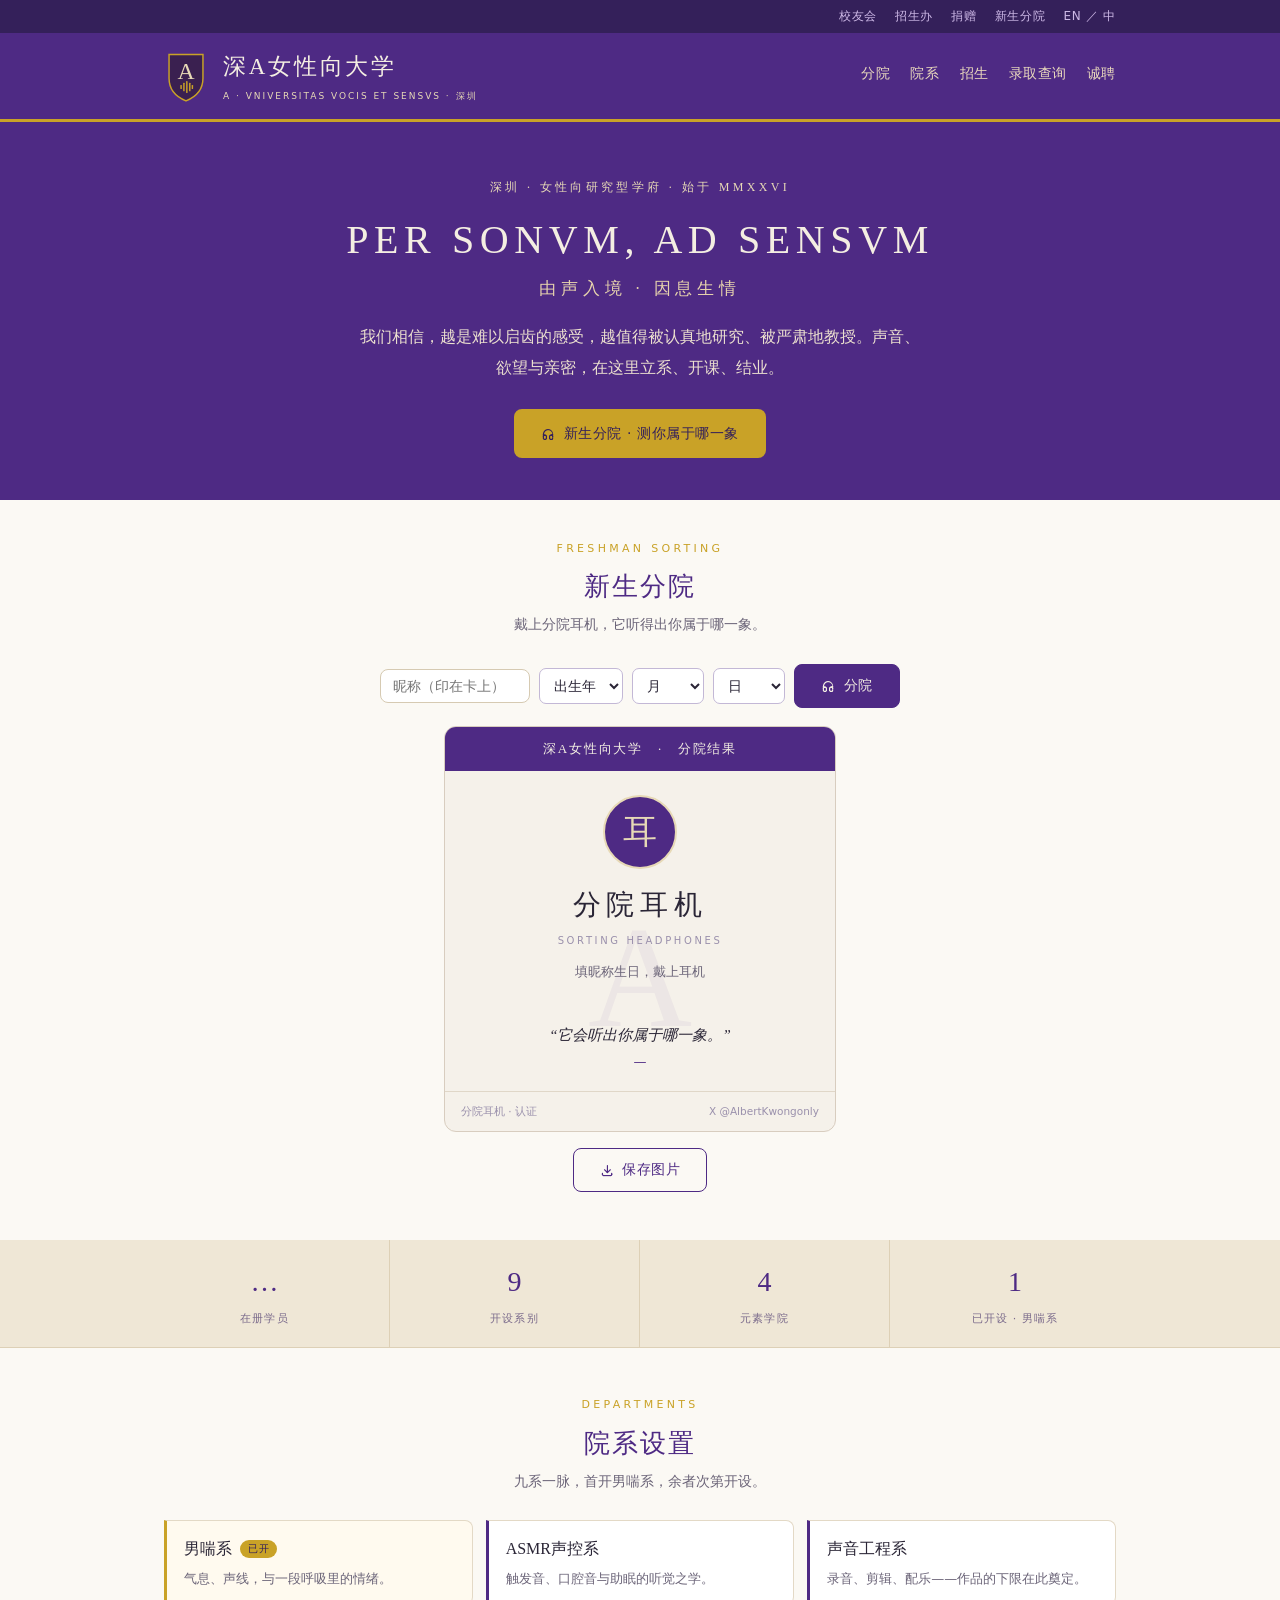
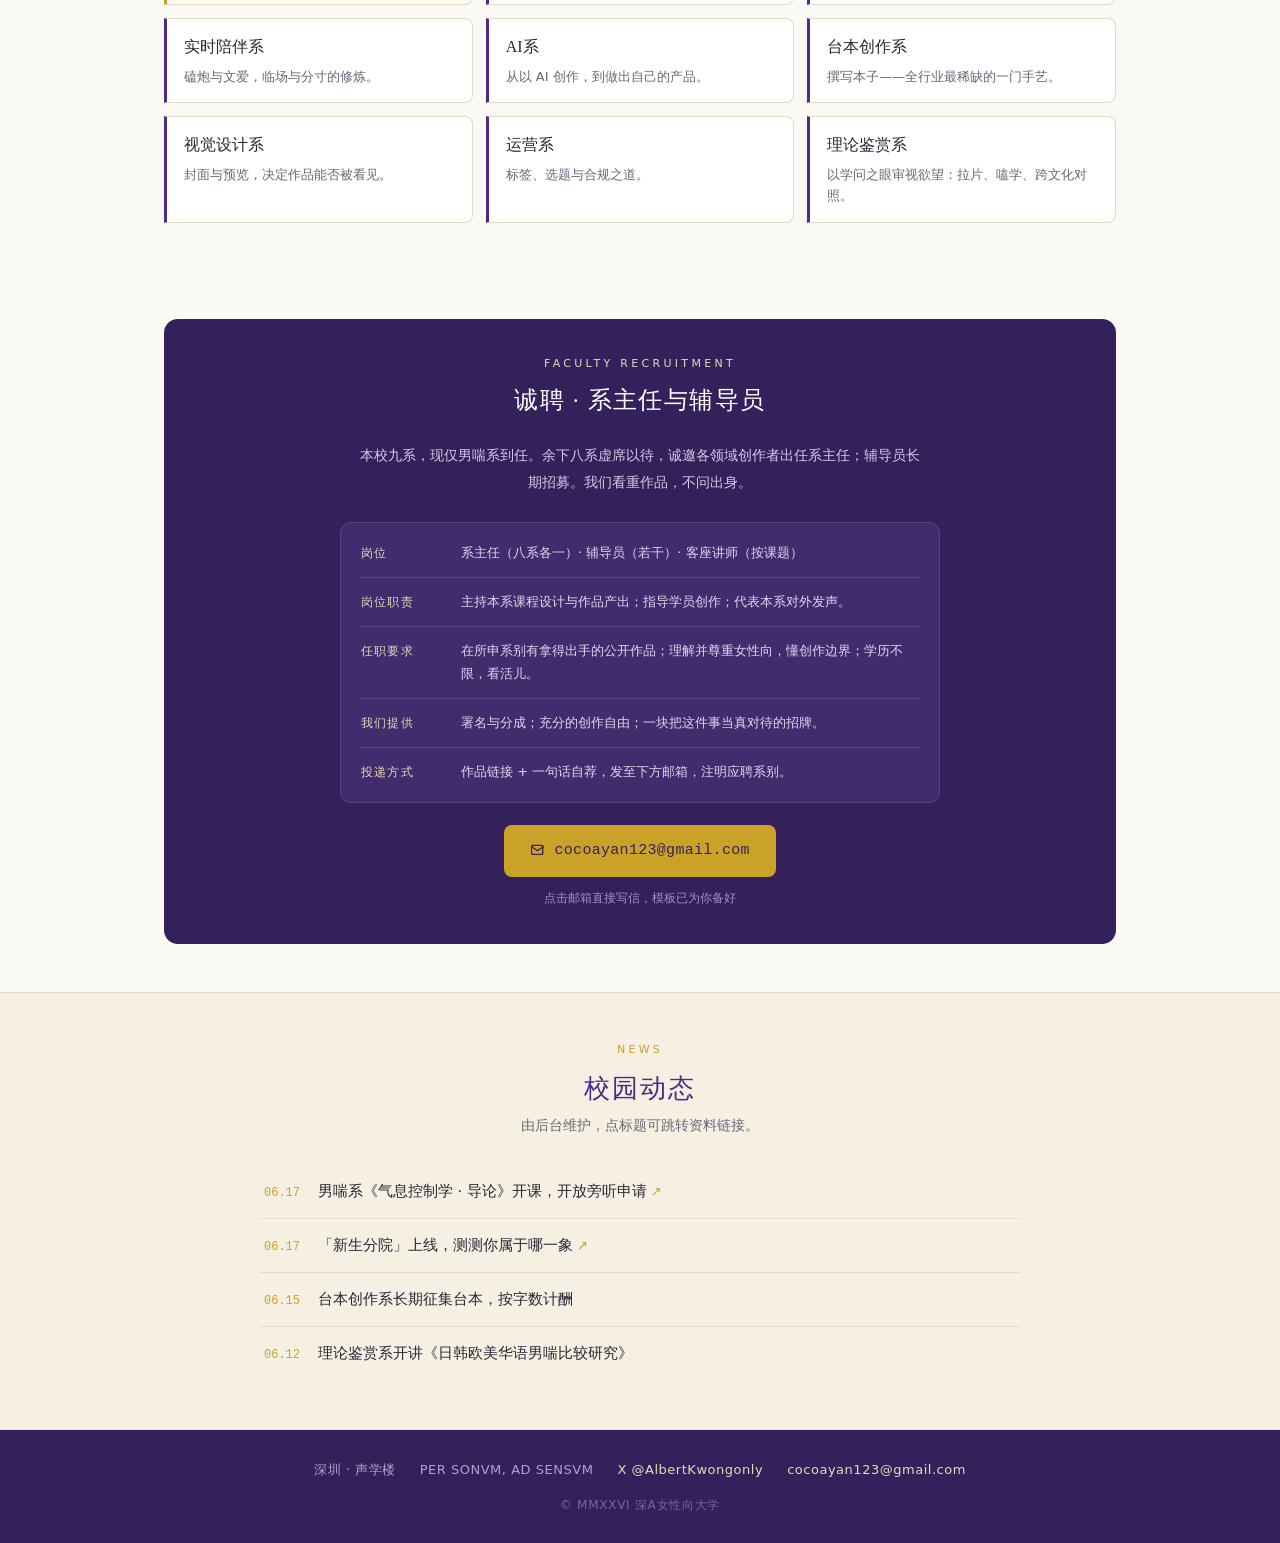
==== index.html @ 321d504e "chore: 移除失效的 Netlify Identity widget（已迁 Cloudflare） Co-Authored-By: Claude Opus 4.8 <noreply@anthrop" ====
<!DOCTYPE html>
<html lang="zh-CN">
<head>
<meta charset="UTF-8">
<meta name="viewport" content="width=device-width,initial-scale=1">
<title>深A女性向大学 · 官网</title>
<link rel="icon" type="image/svg+xml" href="assets/favicon.svg">
<meta property="og:type" content="website">
<meta property="og:site_name" content="深A女性向大学">
<meta property="og:locale" content="zh_CN">
<meta property="og:title" content="深A女性向大学">
<meta property="og:description" content="深圳 · 女性向研究型学府。把难以启齿的感受，做成一门正经的学问。">
<meta property="og:url" content="https://shenauniv.com/">
<meta name="twitter:card" content="summary">
<meta name="twitter:title" content="深A女性向大学">
<meta name="twitter:description" content="深圳 · 女性向研究型学府。把难以启齿的感受，做成一门正经的学问。">
<meta name="description" content="深圳 · 女性向研究型学府。把难以启齿的感受，做成一门正经的学问。">
<link rel="stylesheet" href="assets/tabler/tabler-icons.min.css">
<link rel="stylesheet" href="assets/style.css">
</head>
<body>

<div class="topbar"><div class="wrap">
  <a href="#">校友会</a><a href="apply.html">招生办</a><a href="#">捐赠</a><a href="#sorting">新生分院</a><span>EN ／ 中</span>
</div></div>

<header class="masthead"><div class="wrap">
  <svg class="crest" width="44" height="52" viewBox="0 0 76 92" aria-hidden="true"><path d="M8 8 H68 V50 Q68 78 38 90 Q8 78 8 50 Z" fill="#3a2050" stroke="#C9A227" stroke-width="2.6"/><text x="38" y="52" font-family="Georgia,serif" font-size="42" fill="#e7d9b6" text-anchor="middle">A</text><g fill="#C9A227"><rect x="28" y="62" width="2.6" height="7" rx="1"/><rect x="33" y="58" width="2.6" height="15" rx="1"/><rect x="38.2" y="55" width="2.6" height="21" rx="1"/><rect x="43.4" y="58" width="2.6" height="15" rx="1"/><rect x="48" y="62" width="2.6" height="7" rx="1"/></g></svg>
  <div><div class="brand-cn">深A女性向大学</div><div class="brand-la">A · VNIVERSITAS VOCIS ET SENSVS · 深圳</div></div>
  <nav class="main"><a href="#sorting">分院</a><a href="men-chuan.html">院系</a><a href="apply.html">招生</a><a href="offer.html">录取查询</a><a href="#hire">诚聘</a></nav>
</div></header>

<section class="hero" style="padding-bottom:42px">
  <div class="kicker">深圳 · 女性向研究型学府 · 始于 MMXXVI</div>
  <div class="motto">PER SONVM, AD SENSVM<small>由声入境 · 因息生情</small></div>
  <p class="lede">我们相信，越是难以启齿的感受，越值得被认真地研究、被严肃地教授。声音、欲望与亲密，在这里立系、开课、结业。</p>
  <a class="btn btn-gold" href="#sorting"><i class="ti ti-headphones"></i> 新生分院 · 测你属于哪一象</a>
</section>

<section id="sorting" style="padding-top:40px">
  <div class="wrap">
    <div class="eyebrow">FRESHMAN SORTING</div>
    <h2 class="sec">新生分院</h2>
    <p class="sec-sub">戴上分院耳机，它听得出你属于哪一象。</p>
    <div data-widget="sorting">
      <div class="sort-ctl">
        <input data-sort="nick" type="text" maxlength="12" placeholder="昵称（印在卡上）" style="width:150px;font-family:var(--sans);font-size:14px;padding:8px 12px;border:.5px solid #d6cab2;border-radius:8px;background:#fff;color:var(--ink)">
        <select data-sort="y" aria-label="出生年"></select>
        <select data-sort="m" aria-label="月"></select>
        <select data-sort="d" aria-label="日"></select>
        <button class="btn btn-purple" data-sort="go"><i class="ti ti-headphones"></i> 分院</button>
      </div>
      <div class="dorm" style="background-image:url(assets/wm.svg);background-repeat:no-repeat;background-position:center 74%;background-size:42%">
        <div class="dorm-hd" data-dorm="hd">深A女性向大学　·　分院结果</div>
        <div style="padding-bottom:6px">
          <div class="dorm-crest" data-dorm="crest">耳</div>
          <div class="dorm-house" data-dorm="house">分院耳机</div>
          <div class="dorm-en" data-dorm="en">SORTING HEADPHONES</div>
          <div class="dorm-sign" data-dorm="sign">填昵称生日，戴上耳机</div>
          <div class="dorm-no" data-dorm="no" style="font-family:var(--sans);font-size:11px;letter-spacing:.12em;color:#a07d1e;margin-top:7px;min-height:13px"></div>
        </div>
        <div class="dorm-q" data-dorm="q">“它会听出你属于哪一象。”</div>
        <div class="dorm-line" data-dorm="line">—</div>
        <div class="dorm-foot"><span>分院耳机 · 认证</span><span>X @AlbertKwongonly</span></div>
      </div>
      <div class="center mt"><button class="btn btn-ghost" data-sort="save"><i class="ti ti-download"></i> 保存图片</button></div>
    </div>
  </div>
</section>

<div class="stats"><div class="wrap">
  <div class="stat"><div class="stat-num"><span data-enrolled>…</span></div><div class="stat-lab">在册学员</div></div>
  <div class="stat"><div class="stat-num">9</div><div class="stat-lab">开设系别</div></div>
  <div class="stat"><div class="stat-num">4</div><div class="stat-lab">元素学院</div></div>
  <div class="stat"><div class="stat-num">1</div><div class="stat-lab">已开设 · 男喘系</div></div>
</div></div>

<section><div class="wrap">
  <div class="eyebrow">DEPARTMENTS</div>
  <h2 class="sec">院系设置</h2>
  <p class="sec-sub">九系一脉，首开男喘系，余者次第开设。</p>
  <div class="dept-grid">
    <a class="dept flag" href="men-chuan.html" style="text-decoration:none"><h3>男喘系 <span class="tag-gold">已开</span></h3><p>气息、声线，与一段呼吸里的情绪。</p></a>
    <div class="dept"><h3>ASMR声控系</h3><p>触发音、口腔音与助眠的听觉之学。</p></div>
    <div class="dept"><h3>声音工程系</h3><p>录音、剪辑、配乐——作品的下限在此奠定。</p></div>
    <div class="dept"><h3>实时陪伴系</h3><p>磕炮与文爱，临场与分寸的修炼。</p></div>
    <div class="dept"><h3>AI系</h3><p>从以 AI 创作，到做出自己的产品。</p></div>
    <div class="dept"><h3>台本创作系</h3><p>撰写本子——全行业最稀缺的一门手艺。</p></div>
    <div class="dept"><h3>视觉设计系</h3><p>封面与预览，决定作品能否被看见。</p></div>
    <div class="dept"><h3>运营系</h3><p>标签、选题与合规之道。</p></div>
    <div class="dept"><h3>理论鉴赏系</h3><p>以学问之眼审视欲望：拉片、嗑学、跨文化对照。</p></div>
  </div>
</div></section>

<section id="hire"><div class="wrap"><div class="hire">
  <div class="eyebrow">FACULTY RECRUITMENT</div>
  <h2>诚聘 · 系主任与辅导员</h2>
  <p class="lede">本校九系，现仅男喘系到任。余下八系虚席以待，诚邀各领域创作者出任系主任；辅导员长期招募。我们看重作品，不问出身。</p>
  <div class="job">
    <div class="job-row"><div class="job-l">岗位</div><div class="job-t">系主任（八系各一）· 辅导员（若干）· 客座讲师（按课题）</div></div>
    <div class="job-row"><div class="job-l">岗位职责</div><div class="job-t">主持本系课程设计与作品产出；指导学员创作；代表本系对外发声。</div></div>
    <div class="job-row"><div class="job-l">任职要求</div><div class="job-t">在所申系别有拿得出手的公开作品；理解并尊重女性向，懂创作边界；学历不限，看活儿。</div></div>
    <div class="job-row"><div class="job-l">我们提供</div><div class="job-t">署名与分成；充分的创作自由；一块把这件事当真对待的招牌。</div></div>
    <div class="job-row"><div class="job-l">投递方式</div><div class="job-t">作品链接 + 一句话自荐，发至下方邮箱，注明应聘系别。</div></div>
  </div>
  <a class="mail-btn" href="mailto:cocoayan123@gmail.com?subject=应聘%20深A女性向大学%20系主任%2F辅导员&body=应聘系别：%0A作品链接：%0A一句话自荐："><i class="ti ti-mail"></i> cocoayan123@gmail.com</a>
  <div class="mail-note">点击邮箱直接写信，模板已为你备好</div>
</div></div></section>

<section class="alt" id="news"><div class="wrap">
  <div class="eyebrow">NEWS</div>
  <h2 class="sec">校园动态</h2>
  <p class="sec-sub">由后台维护，点标题可跳转资料链接。</p>
  <div class="news" id="news-list"><div class="news-item"><span class="news-t" style="color:var(--muted)">载入中…</span></div></div>
</div></section>

<footer><div class="wrap">
  <div class="fbar"><span>深圳 · 声学楼</span><span>PER SONVM, AD SENSVM</span><a href="https://x.com/AlbertKwongonly" target="_blank" rel="noopener">X @AlbertKwongonly</a><a href="mailto:cocoayan123@gmail.com">cocoayan123@gmail.com</a></div>
  <div class="copy">© MMXXVI 深A女性向大学</div>
</div></footer>

<script src="assets/vendor/html2canvas.min.js"></script>
<script src="assets/sortlines.js"></script>
<script src="assets/courses.js"></script>
<script src="assets/app.js"></script>
</body>
</html>
---- assets/style.css ----
/* 深A女性向大学 — 站点设计系统 */
:root{
  --purple:#4E2A84; --purple-dark:#34205a; --purple-3a:#3a2050;
  --gold:#C9A227; --gold-soft:#e7d9b6;
  --paper:#fbf9f4; --card:#ffffff; --ink:#2a2536; --muted:#6b6478; --line:#e3d9c6;
  --serif:Georgia,'Songti SC','STSong',serif;
  --sans:-apple-system,'PingFang SC','Microsoft YaHei',system-ui,sans-serif;
  --mono:'SF Mono',Menlo,Consolas,monospace;
}
*{box-sizing:border-box;margin:0;padding:0}
html{scroll-behavior:smooth}
body{font-family:var(--serif);color:var(--ink);background:var(--paper);line-height:1.6}
img{max-width:100%}
a{color:inherit}
.wrap{max-width:1000px;margin:0 auto;padding:0 24px}

/* topbar + masthead */
.topbar{background:var(--purple-dark);color:#cdb8e6;font-family:var(--sans)}
.topbar .wrap{display:flex;justify-content:flex-end;gap:18px;font-size:12px;letter-spacing:.06em;padding:7px 24px}
.topbar a{text-decoration:none}
.masthead{background:var(--purple);color:#f4eee2;border-bottom:3px solid var(--gold)}
.masthead .wrap{display:flex;align-items:center;gap:15px;padding:16px 24px}
.crest{flex:none}
.brand-cn{font-size:23px;letter-spacing:.12em;font-weight:500}
.brand-la{font-size:9px;letter-spacing:.22em;color:var(--gold-soft);margin-top:3px;font-family:var(--sans)}
nav.main{margin-left:auto;display:flex;flex-wrap:wrap;gap:20px;font-size:14px;letter-spacing:.04em;color:#ead9bd}
nav.main a{text-decoration:none;padding-bottom:2px;border-bottom:2px solid transparent}
nav.main a:hover{border-bottom-color:var(--gold)}

/* hero */
.hero{background:var(--purple);color:#f4eee2;text-align:center;padding:56px 24px 52px}
.kicker{font-size:12px;letter-spacing:.28em;color:var(--gold-soft);margin-bottom:18px}
.motto{font-size:40px;letter-spacing:.14em;font-weight:500;line-height:1.2}
.motto small{display:block;font-size:17px;letter-spacing:.28em;color:#e7d3ad;margin-top:15px;font-weight:400}
.lede{font-size:16px;color:#ece0cf;max-width:560px;margin:22px auto 26px;line-height:1.95}
.btn{display:inline-flex;align-items:center;gap:8px;font-family:var(--sans);font-size:14px;letter-spacing:.04em;padding:12px 26px;border-radius:8px;border:1px solid transparent;cursor:pointer;text-decoration:none}
.btn-gold{background:var(--gold);color:var(--purple-dark)}
.btn-purple{background:var(--purple);color:#f3eee2;border-color:var(--purple)}
.btn-ghost{background:transparent;color:var(--purple);border-color:var(--purple)}

/* stats */
.stats{background:#efe7d6;border-bottom:1px solid #ddd0b6}
.stats .wrap{display:grid;grid-template-columns:repeat(4,1fr);padding:0}
.stat{padding:20px 8px;text-align:center;border-right:1px solid #ddd0b6}
.stat:last-child{border-right:0}
.stat-num{font-size:28px;color:var(--purple);font-weight:500}
.stat-lab{font-size:11px;letter-spacing:.1em;color:#7a6a8b;margin-top:5px;font-family:var(--sans)}

/* sections */
section{padding:48px 0}
.eyebrow{font-size:11px;letter-spacing:.3em;color:var(--gold);text-align:center;font-family:var(--sans)}
h2.sec{font-size:26px;letter-spacing:.08em;color:var(--purple);text-align:center;margin:9px 0 6px;font-weight:500}
.sec-sub{font-family:var(--sans);font-size:13.5px;color:var(--muted);text-align:center;margin-bottom:28px}
.alt{background:#f6f0e3;border-top:1px solid #e6dcc8;border-bottom:1px solid #e6dcc8}

/* departments */
.dept-grid{display:grid;grid-template-columns:repeat(auto-fit,minmax(250px,1fr));gap:13px}
.dept{background:var(--card);border:1px solid var(--line);border-left:3px solid var(--purple);border-radius:0 8px 8px 0;padding:15px 17px}
.dept.flag{border-left-color:var(--gold);background:#fffaef}
.dept h3{font-size:16px;font-weight:500;display:flex;align-items:center;gap:8px}
.dept p{font-family:var(--sans);font-size:13px;color:var(--muted);margin-top:6px;line-height:1.65}
.tag-gold{font-family:var(--sans);font-size:9.5px;letter-spacing:.06em;background:var(--gold);color:var(--purple-dark);padding:1px 8px;border-radius:11px}

/* hiring */
.hire{background:var(--purple-dark);color:#ece0cf;border-radius:14px;padding:36px 30px;text-align:center}
.hire .eyebrow{color:var(--gold-soft)}
.hire h2{font-size:24px;color:#fff;letter-spacing:.06em;margin:9px 0 13px;font-weight:500}
.hire .lede{color:#d8c9e4;font-size:14px;max-width:560px}
.job{text-align:left;background:#412c6e;border:1px solid #5a4189;border-radius:11px;padding:6px 20px;max-width:600px;margin:0 auto 22px}
.job-row{display:flex;gap:16px;padding:13px 0;border-bottom:1px solid #5a4189;font-family:var(--sans)}
.job-row:last-child{border-bottom:0}
.job-l{flex:none;width:84px;font-size:12px;letter-spacing:.1em;color:var(--gold-soft);padding-top:2px}
.job-t{font-size:13px;line-height:1.7;color:#e2d6ee}
.mail-btn{display:inline-flex;align-items:center;gap:9px;background:var(--gold);color:var(--purple-dark);font-family:var(--mono);font-size:15px;padding:14px 26px;border-radius:8px;text-decoration:none;letter-spacing:.02em}
.mail-note{font-family:var(--sans);font-size:12px;color:#a98fc7;margin-top:12px}

/* news */
.news{display:flex;flex-direction:column;max-width:760px;margin:0 auto}
.news-item{display:flex;gap:18px;align-items:baseline;padding:15px 4px;border-bottom:1px solid #e6dcc8;text-decoration:none}
.news-item:last-child{border-bottom:0}
.news-item.link:hover .news-t{color:var(--purple);text-decoration:underline}
.news-date{font-family:var(--mono);font-size:12px;color:var(--gold);white-space:nowrap}
.news-t{font-family:var(--sans);font-size:14.5px;color:var(--ink);line-height:1.55}
.news-ext{font-size:13px;color:var(--gold);margin-left:4px}

/* footer */
footer{background:var(--purple-dark);color:#cdb8e6;padding:30px 0;font-family:var(--sans)}
.fbar{display:flex;flex-wrap:wrap;gap:12px 24px;justify-content:center;font-size:13px;color:#b79fd0;letter-spacing:.04em}
.fbar a{color:var(--gold-soft);text-decoration:none}
.copy{text-align:center;font-size:12px;color:#7e63a0;margin-top:16px;letter-spacing:.06em}

/* generic card / generator surfaces */
.surface{background:#f1ecdf;border-radius:14px;padding:28px 20px}
.gen-card{max-width:440px;margin:0 auto;background:#F7F2E9;border:1px solid #d8cdbf;border-radius:12px;overflow:hidden}
.pill{font-family:var(--sans);font-size:12.5px;padding:5px 13px;border:1px solid #c3b8d6;border-radius:20px;color:#5a5170;cursor:pointer;background:#fff;user-select:none}
.pill.on{background:var(--purple);color:#f3eee2;border-color:var(--purple)}
.pills{display:flex;flex-wrap:wrap;gap:7px}
.ce{outline:none;border-bottom:1.5px dotted #b3a8c4;padding:2px 2px 4px;color:var(--ink)}
.ce:empty:before{content:attr(data-ph);color:#b0a7c0;font-size:13px}
.shoot .ce:empty:before{content:''}
.seal{width:80px;height:80px;border-radius:50%;border:2px solid var(--purple);color:var(--purple);display:flex;flex-direction:column;align-items:center;justify-content:center;text-align:center;font-size:11px;line-height:1.4;transform:rotate(-12deg);opacity:.82;flex:none;font-family:'Songti SC',var(--serif)}

/* sorting result card */
.sort-ctl{display:flex;flex-wrap:wrap;gap:9px;align-items:center;justify-content:center;margin-bottom:18px;font-family:var(--sans)}
.sort-ctl select{font-family:var(--sans);font-size:14px;padding:8px 10px;border:1px solid #c3b8d6;border-radius:7px;background:#fff;color:var(--ink);min-width:72px}
.sort-ctl label{font-size:14px;color:var(--muted)}
.dorm{max-width:392px;margin:0 auto;background:#F5F1EA;border-radius:12px;overflow:hidden;border:1px solid #d8cdbf;text-align:center}
.dorm-hd{background:var(--purple);color:#f3eee2;font-size:13px;letter-spacing:.14em;padding:12px}
.dorm-crest{width:74px;height:74px;border-radius:50%;background:var(--purple);color:var(--gold-soft);font-size:34px;display:flex;align-items:center;justify-content:center;border:2px solid var(--gold-soft);margin:24px auto 14px;font-family:var(--serif)}
.dorm-house{font-size:28px;letter-spacing:.2em;color:var(--ink);font-weight:500}
.dorm-en{font-family:var(--sans);font-size:10px;letter-spacing:.26em;color:#9a90ac;margin-top:5px}
.dorm-sign{font-family:var(--sans);font-size:13px;color:var(--muted);margin-top:13px}
.dorm-q{font-size:15px;font-style:italic;line-height:1.7;color:var(--ink);padding:14px 26px 4px}
.dorm-line{font-family:var(--sans);font-size:13px;color:var(--purple);padding:0 26px 18px}
.dorm-foot{display:flex;justify-content:space-between;font-family:var(--sans);font-size:10.5px;color:#9a90ac;border-top:1px solid #e0d7c8;padding:11px 16px}
.center{text-align:center}
.mt{margin-top:16px}

@media(max-width:640px){
  .motto{font-size:30px}
  .stats .wrap{grid-template-columns:repeat(2,1fr)}
  .stat:nth-child(2){border-right:0}
  nav.main{display:none}
  .hero{padding:40px 20px}
}

/* dept page */
.dept-hd{background:var(--purple);color:#f4eee2;padding:30px 0}
.bc{font-family:var(--sans);font-size:12px;letter-spacing:.06em;color:#cdb8e6}
.dept-name{font-size:30px;letter-spacing:.16em;font-weight:500;margin:9px 0 5px}
.dept-en{font-family:var(--sans);font-size:11px;letter-spacing:.2em;color:var(--gold-soft)}
.grp-label{font-family:var(--sans);font-size:12px;letter-spacing:.1em;color:#8a7fa0;margin:18px 0 9px}
.course{display:flex;align-items:center;gap:13px;padding:12px 15px;background:var(--card);border:1px solid var(--line);border-radius:8px;margin-bottom:8px}
.course.on{border-color:var(--gold);background:#fffaef}
.code{font-family:var(--mono);font-size:12px;color:var(--purple);background:#efe7f5;padding:3px 9px;border-radius:6px;flex:none}
.cname{font-family:var(--sans);font-size:14px;flex:1}
.credit{font-family:var(--sans);font-size:13px;color:#8a7fa0;flex:none}
.fac-grid{display:grid;grid-template-columns:repeat(auto-fit,minmax(170px,1fr));gap:12px}
.fac{background:var(--card);border:1px solid var(--line);border-radius:10px;padding:17px;text-align:center}
.avatar{width:48px;height:48px;border-radius:50%;background:var(--purple);color:var(--gold-soft);display:flex;align-items:center;justify-content:center;font-size:21px;margin:0 auto 10px;font-family:var(--serif)}
.avatar.vacant{background:#efe7f5;color:var(--purple);border:1px dashed #b9a8d6}
.fac-n{font-size:16px;font-weight:500}
.fac-t{font-family:var(--sans);font-size:12px;color:#8a7fa0;margin-top:5px;line-height:1.55}

/* generator fields */
.field{margin-bottom:14px;padding:0 18px}
.field label{display:block;font-family:var(--sans);font-size:11.5px;letter-spacing:.1em;color:#8a7fa0;margin-bottom:6px}
.field .ce{font-size:15px;min-height:25px}
.ta{min-height:48px}
.stars{display:flex;gap:7px;font-size:23px;color:#cfc7dd;cursor:pointer}
.star.on{color:var(--gold)}
.oath{display:flex;gap:9px;align-items:flex-start;margin:2px 18px 14px;background:#ece3d6;border-left:3px solid var(--gold);padding:10px 12px;font-family:var(--sans);font-size:12.5px;line-height:1.7;color:#4a4358}
.ck{width:18px;height:18px;border:1.5px solid var(--purple);border-radius:4px;flex:none;display:flex;align-items:center;justify-content:center;color:var(--purple);font-size:14px;cursor:pointer;background:#fff}
.gen-hd{background:var(--purple);color:#f3eee2;display:flex;align-items:center;gap:11px;padding:13px 18px}
.gen-hd .no{margin-left:auto;font-family:var(--mono);font-size:10px;color:var(--gold-soft)}
.gen-title{text-align:center;font-size:18px;letter-spacing:.16em;color:var(--purple);padding:13px 0 9px;font-weight:500;border-bottom:2px solid var(--gold);margin:0 18px 14px}
.gen-title span{display:block;font-size:11px;letter-spacing:.26em;color:#8a7fa0;margin-top:5px}
.gen-foot{display:flex;justify-content:space-between;align-items:flex-end;padding:2px 18px;gap:12px}
.sig{font-family:var(--sans);font-size:12px;color:var(--muted);line-height:1.9}
.sig b{font-family:var(--serif);font-size:16px;color:var(--ink);font-weight:500;letter-spacing:.06em}
.wm{text-align:center;font-family:var(--sans);font-size:11px;color:#9a90ac;border-top:1px solid #e0d7c8;padding:11px;margin-top:10px;letter-spacing:.04em}
.actions{display:flex;gap:10px;justify-content:center;margin-top:16px}
/* letter */
.letter-title{text-align:center;font-size:22px;letter-spacing:.3em;color:var(--purple);padding:18px 0 7px;font-weight:500}
.letter-title span{display:block;font-size:10px;letter-spacing:.34em;color:#9a8fb0;margin-top:6px}
.rule{height:2px;background:var(--gold);margin:0 26px 18px}
.letter-body{padding:0 28px;font-size:15px;line-height:2.05}
.odept{color:var(--purple);font-weight:500;border-bottom:1.5px solid var(--gold);padding-bottom:1px}
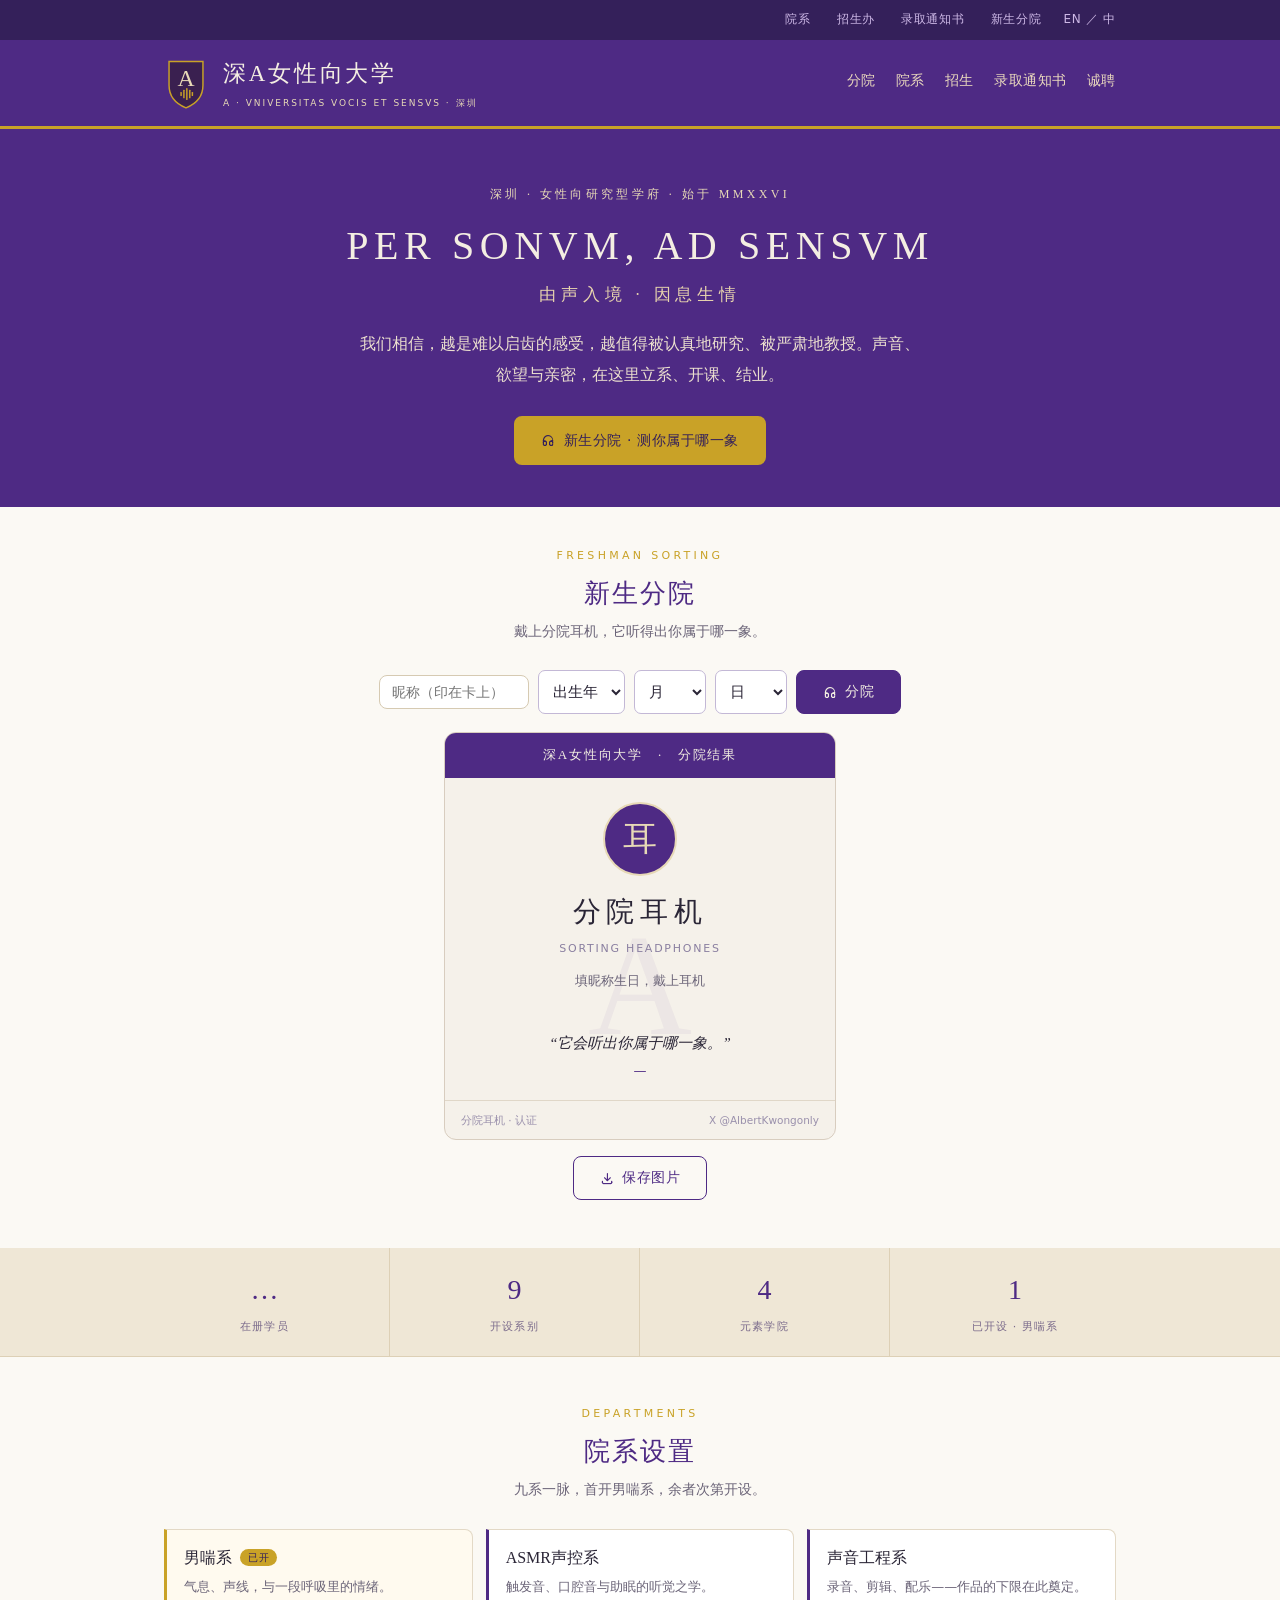
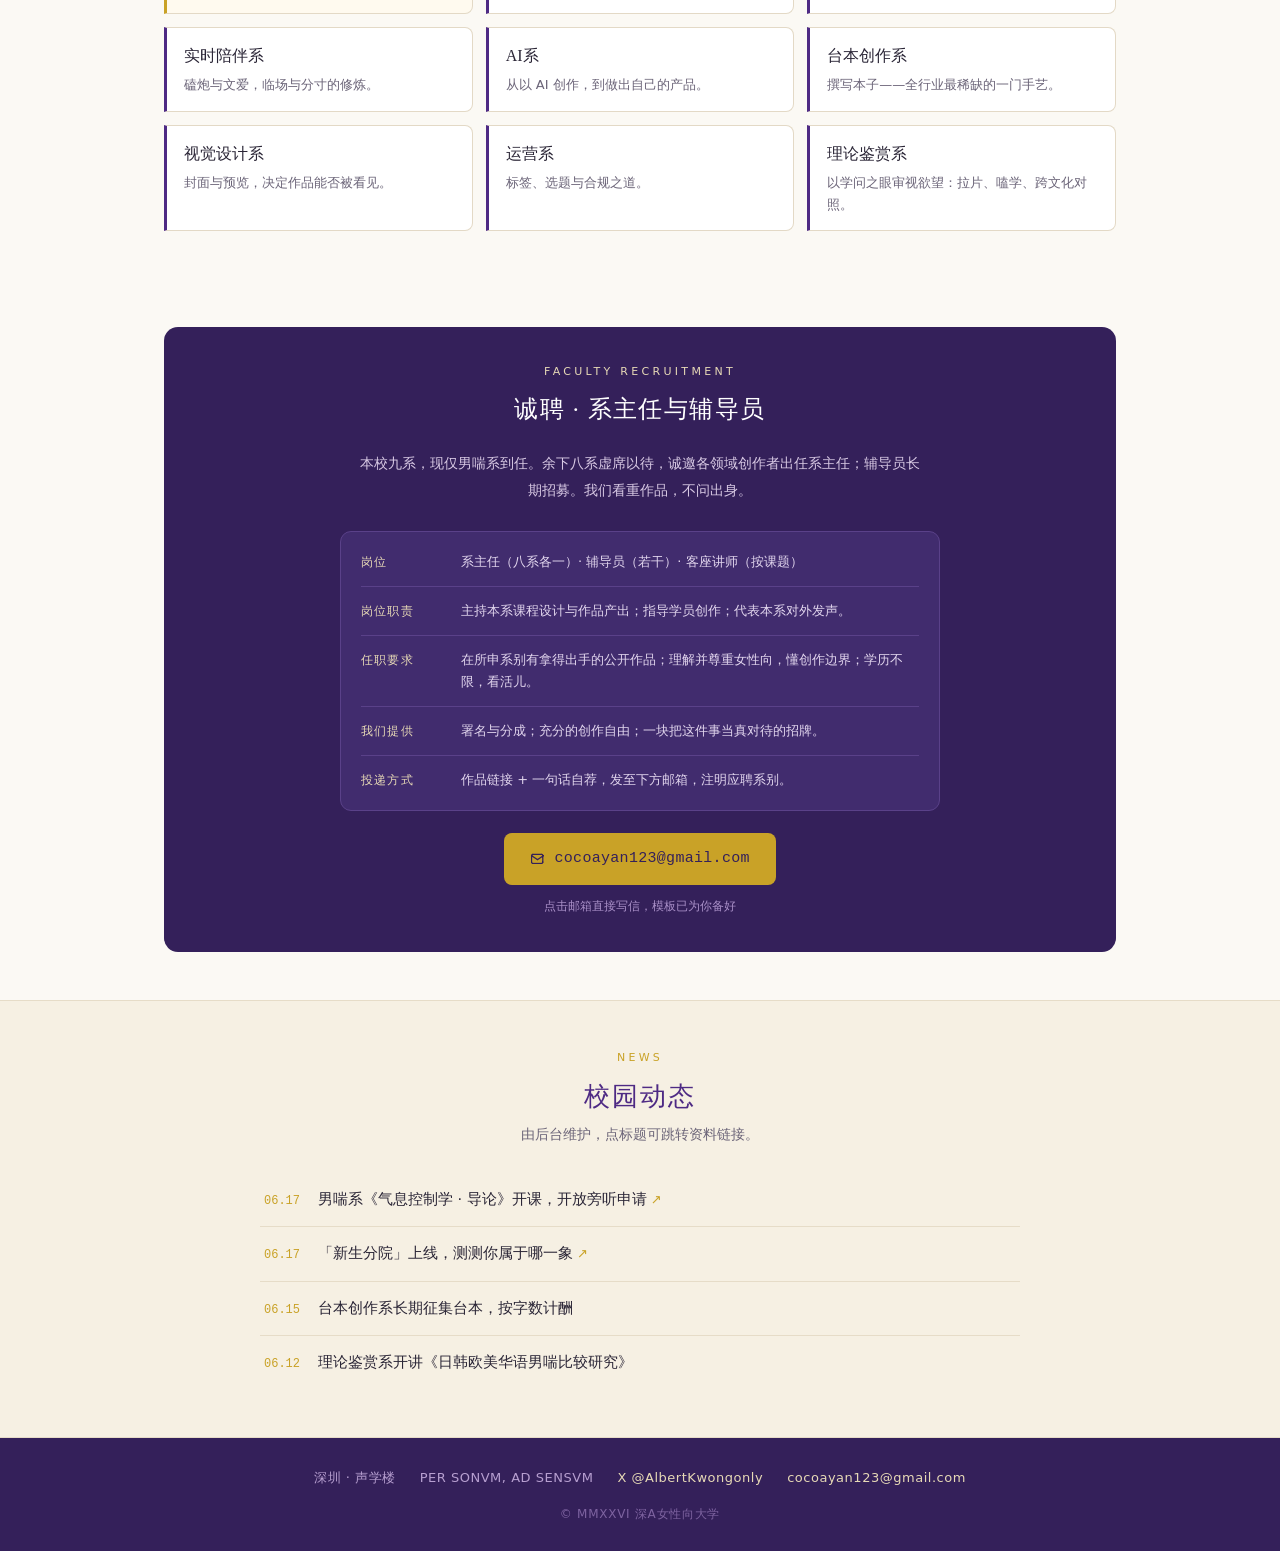
==== commit 777e52ee: "feat: 后台数据实时同步 + 5-Agent 手机盲审全部修复 实时同步(courses.js)：可见时每7s拉新+切回标签页/聚焦即刷+在册学员缓动跳数+自己出图即时+1。  手机端(375px" ====
--- a/index.html
+++ b/index.html
@@ -21,13 +21,14 @@
 <body>
 
 <div class="topbar"><div class="wrap">
-  <a href="#">校友会</a><a href="apply.html">招生办</a><a href="#">捐赠</a><a href="#sorting">新生分院</a><span>EN ／ 中</span>
+  <a href="men-chuan.html">院系</a><a href="apply.html">招生办</a><a href="offer.html">录取通知书</a><a href="index.html#sorting">新生分院</a><span>EN ／ 中</span>
 </div></div>
 
 <header class="masthead"><div class="wrap">
   <svg class="crest" width="44" height="52" viewBox="0 0 76 92" aria-hidden="true"><path d="M8 8 H68 V50 Q68 78 38 90 Q8 78 8 50 Z" fill="#3a2050" stroke="#C9A227" stroke-width="2.6"/><text x="38" y="52" font-family="Georgia,serif" font-size="42" fill="#e7d9b6" text-anchor="middle">A</text><g fill="#C9A227"><rect x="28" y="62" width="2.6" height="7" rx="1"/><rect x="33" y="58" width="2.6" height="15" rx="1"/><rect x="38.2" y="55" width="2.6" height="21" rx="1"/><rect x="43.4" y="58" width="2.6" height="15" rx="1"/><rect x="48" y="62" width="2.6" height="7" rx="1"/></g></svg>
   <div><div class="brand-cn">深A女性向大学</div><div class="brand-la">A · VNIVERSITAS VOCIS ET SENSVS · 深圳</div></div>
-  <nav class="main"><a href="#sorting">分院</a><a href="men-chuan.html">院系</a><a href="apply.html">招生</a><a href="offer.html">录取查询</a><a href="#hire">诚聘</a></nav>
+  <button class="nav-toggle" aria-label="菜单" aria-expanded="false"><i class="ti ti-menu-2"></i></button>
+  <nav class="main"><a href="index.html#sorting">分院</a><a href="men-chuan.html">院系</a><a href="apply.html">招生</a><a href="offer.html">录取通知书</a><a href="index.html#hire">诚聘</a></nav>
 </div></header>
 
 <section class="hero" style="padding-bottom:42px">
--- a/assets/style.css
+++ b/assets/style.css
@@ -6,6 +6,7 @@
   --serif:Georgia,'Songti SC','STSong',serif;
   --sans:-apple-system,'PingFang SC','Microsoft YaHei',system-ui,sans-serif;
   --mono:'SF Mono',Menlo,Consolas,monospace;
+  --primary:#4E2A84; --accent:#C9A227; --radius:8px;
 }
 *{box-sizing:border-box;margin:0;padding:0}
 html{scroll-behavior:smooth}
@@ -16,16 +17,18 @@
 
 /* topbar + masthead */
 .topbar{background:var(--purple-dark);color:#cdb8e6;font-family:var(--sans)}
-.topbar .wrap{display:flex;justify-content:flex-end;gap:18px;font-size:12px;letter-spacing:.06em;padding:7px 24px}
-.topbar a{text-decoration:none}
+.topbar .wrap{display:flex;flex-wrap:wrap;align-items:center;justify-content:flex-end;gap:2px 18px;font-size:12px;letter-spacing:.06em;padding:0 24px}
+.topbar a{text-decoration:none;display:inline-flex;align-items:center;min-height:40px;padding:0 4px}
+.topbar span{display:inline-flex;align-items:center;min-height:40px}
 .masthead{background:var(--purple);color:#f4eee2;border-bottom:3px solid var(--gold)}
-.masthead .wrap{display:flex;align-items:center;gap:15px;padding:16px 24px}
+.masthead .wrap{display:flex;flex-wrap:wrap;align-items:center;gap:15px;padding:16px 24px}
 .crest{flex:none}
 .brand-cn{font-size:23px;letter-spacing:.12em;font-weight:500}
 .brand-la{font-size:9px;letter-spacing:.22em;color:var(--gold-soft);margin-top:3px;font-family:var(--sans)}
 nav.main{margin-left:auto;display:flex;flex-wrap:wrap;gap:20px;font-size:14px;letter-spacing:.04em;color:#ead9bd}
 nav.main a{text-decoration:none;padding-bottom:2px;border-bottom:2px solid transparent}
 nav.main a:hover{border-bottom-color:var(--gold)}
+.nav-toggle{display:none;margin-left:auto;width:44px;height:44px;align-items:center;justify-content:center;background:transparent;border:1px solid rgba(231,217,182,.45);border-radius:8px;color:#f4eee2;font-size:22px;cursor:pointer;flex:none;padding:0}
 
 /* hero */
 .hero{background:var(--purple);color:#f4eee2;text-align:center;padding:56px 24px 52px}
@@ -92,9 +95,9 @@
 /* generic card / generator surfaces */
 .surface{background:#f1ecdf;border-radius:14px;padding:28px 20px}
 .gen-card{max-width:440px;margin:0 auto;background:#F7F2E9;border:1px solid #d8cdbf;border-radius:12px;overflow:hidden}
-.pill{font-family:var(--sans);font-size:12.5px;padding:5px 13px;border:1px solid #c3b8d6;border-radius:20px;color:#5a5170;cursor:pointer;background:#fff;user-select:none}
+.pill{font-family:var(--sans);font-size:13px;padding:9px 14px;border:1px solid #c3b8d6;border-radius:20px;color:#5a5170;cursor:pointer;background:#fff;user-select:none}
 .pill.on{background:var(--purple);color:#f3eee2;border-color:var(--purple)}
-.pills{display:flex;flex-wrap:wrap;gap:7px}
+.pills{display:flex;flex-wrap:wrap;gap:9px}
 .ce{outline:none;border-bottom:1.5px dotted #b3a8c4;padding:2px 2px 4px;color:var(--ink)}
 .ce:empty:before{content:attr(data-ph);color:#b0a7c0;font-size:13px}
 .shoot .ce:empty:before{content:''}
@@ -102,13 +105,13 @@
 
 /* sorting result card */
 .sort-ctl{display:flex;flex-wrap:wrap;gap:9px;align-items:center;justify-content:center;margin-bottom:18px;font-family:var(--sans)}
-.sort-ctl select{font-family:var(--sans);font-size:14px;padding:8px 10px;border:1px solid #c3b8d6;border-radius:7px;background:#fff;color:var(--ink);min-width:72px}
+.sort-ctl select{font-family:var(--sans);font-size:15px;padding:11px 10px;border:1px solid #c3b8d6;border-radius:7px;background:#fff;color:var(--ink);min-width:72px;min-height:44px}
 .sort-ctl label{font-size:14px;color:var(--muted)}
 .dorm{max-width:392px;margin:0 auto;background:#F5F1EA;border-radius:12px;overflow:hidden;border:1px solid #d8cdbf;text-align:center}
 .dorm-hd{background:var(--purple);color:#f3eee2;font-size:13px;letter-spacing:.14em;padding:12px}
 .dorm-crest{width:74px;height:74px;border-radius:50%;background:var(--purple);color:var(--gold-soft);font-size:34px;display:flex;align-items:center;justify-content:center;border:2px solid var(--gold-soft);margin:24px auto 14px;font-family:var(--serif)}
 .dorm-house{font-size:28px;letter-spacing:.2em;color:var(--ink);font-weight:500}
-.dorm-en{font-family:var(--sans);font-size:10px;letter-spacing:.26em;color:#9a90ac;margin-top:5px}
+.dorm-en{font-family:var(--sans);font-size:11px;letter-spacing:.16em;color:#8a7fa0;margin-top:5px}
 .dorm-sign{font-family:var(--sans);font-size:13px;color:var(--muted);margin-top:13px}
 .dorm-q{font-size:15px;font-style:italic;line-height:1.7;color:var(--ink);padding:14px 26px 4px}
 .dorm-line{font-family:var(--sans);font-size:13px;color:var(--purple);padding:0 26px 18px}
@@ -120,15 +123,34 @@
   .motto{font-size:30px}
   .stats .wrap{grid-template-columns:repeat(2,1fr)}
   .stat:nth-child(2){border-right:0}
-  nav.main{display:none}
   .hero{padding:40px 20px}
+  /* 手机导航：汉堡抽屉，承接全部主菜单（含录取通知书/诚聘） */
+  .nav-toggle{display:inline-flex}
+  nav.main{display:none;order:5;flex-basis:100%;width:100%;flex-direction:column;gap:0;margin:10px 0 0}
+  nav.main.open{display:flex}
+  nav.main a{padding:13px 4px;font-size:15px;border-bottom:1px solid rgba(231,217,182,.18)}
+  nav.main a:hover{border-bottom-color:rgba(231,217,182,.18)}
+  /* 触控与可读性 */
+  .eyebrow{font-size:12px;letter-spacing:.18em}
+  .sec-sub,.dept p,.job-t{font-size:14px}
+  .fac-t{font-size:13px}
+  .stat-lab{font-size:12px}
+  .brand-la{font-size:10.5px;letter-spacing:.12em}
+  .tag-gold{font-size:11px;padding:2px 8px}
+  /* 出图卡头序号独占一行，避免被 overflow:hidden 裁切 */
+  .gen-hd .no{flex-basis:100%;text-align:right;margin:4px 0 0}
+  /* 分院控制条铺满整齐 */
+  .sort-ctl{gap:10px}
+  .sort-ctl input[data-sort=nick]{flex:1 1 100%;width:auto!important;min-height:44px}
+  .sort-ctl select{flex:1 1 0;min-width:0}
+  .sort-ctl .btn{flex:1 1 100%;justify-content:center}
 }
 
 /* dept page */
 .dept-hd{background:var(--purple);color:#f4eee2;padding:30px 0}
 .bc{font-family:var(--sans);font-size:12px;letter-spacing:.06em;color:#cdb8e6}
 .dept-name{font-size:30px;letter-spacing:.16em;font-weight:500;margin:9px 0 5px}
-.dept-en{font-family:var(--sans);font-size:11px;letter-spacing:.2em;color:var(--gold-soft)}
+.dept-en{font-family:var(--sans);font-size:11px;letter-spacing:.12em;color:var(--gold-soft);word-break:keep-all}
 .grp-label{font-family:var(--sans);font-size:12px;letter-spacing:.1em;color:#8a7fa0;margin:18px 0 9px}
 .course{display:flex;align-items:center;gap:13px;padding:12px 15px;background:var(--card);border:1px solid var(--line);border-radius:8px;margin-bottom:8px}
 .course.on{border-color:var(--gold);background:#fffaef}
@@ -151,8 +173,10 @@
 .star.on{color:var(--gold)}
 .oath{display:flex;gap:9px;align-items:flex-start;margin:2px 18px 14px;background:#ece3d6;border-left:3px solid var(--gold);padding:10px 12px;font-family:var(--sans);font-size:12.5px;line-height:1.7;color:#4a4358}
 .ck{width:18px;height:18px;border:1.5px solid var(--purple);border-radius:4px;flex:none;display:flex;align-items:center;justify-content:center;color:var(--purple);font-size:14px;cursor:pointer;background:#fff}
-.gen-hd{background:var(--purple);color:#f3eee2;display:flex;align-items:center;gap:11px;padding:13px 18px}
-.gen-hd .no{margin-left:auto;font-family:var(--mono);font-size:10px;color:var(--gold-soft)}
+.gen-hd{background:var(--purple);color:#f3eee2;display:flex;flex-wrap:wrap;align-items:center;gap:11px;padding:13px 18px}
+.gen-hd svg{flex:none}
+.gen-hd>div{min-width:0}
+.gen-hd .no{margin-left:auto;font-family:var(--mono);font-size:11px;color:#f0e4c4}
 .gen-title{text-align:center;font-size:18px;letter-spacing:.16em;color:var(--purple);padding:13px 0 9px;font-weight:500;border-bottom:2px solid var(--gold);margin:0 18px 14px}
 .gen-title span{display:block;font-size:11px;letter-spacing:.26em;color:#8a7fa0;margin-top:5px}
 .gen-foot{display:flex;justify-content:space-between;align-items:flex-end;padding:2px 18px;gap:12px}
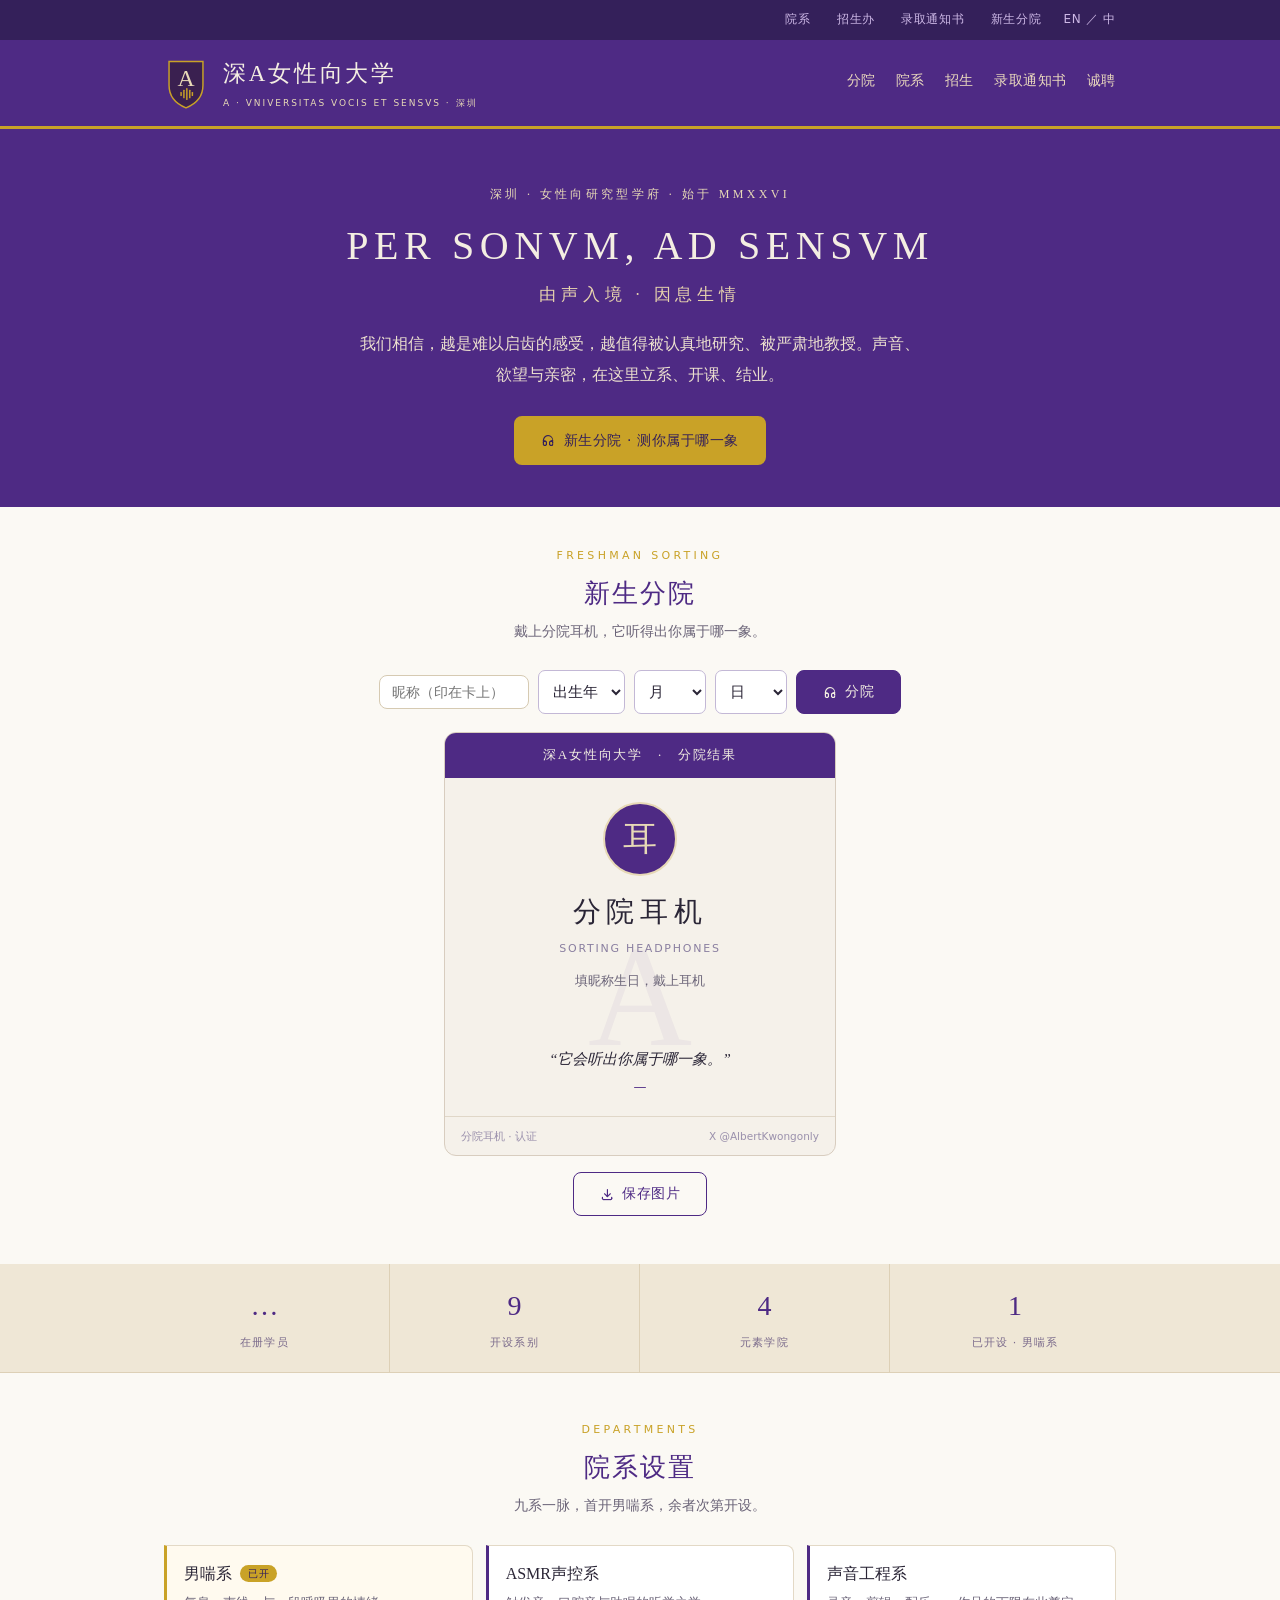
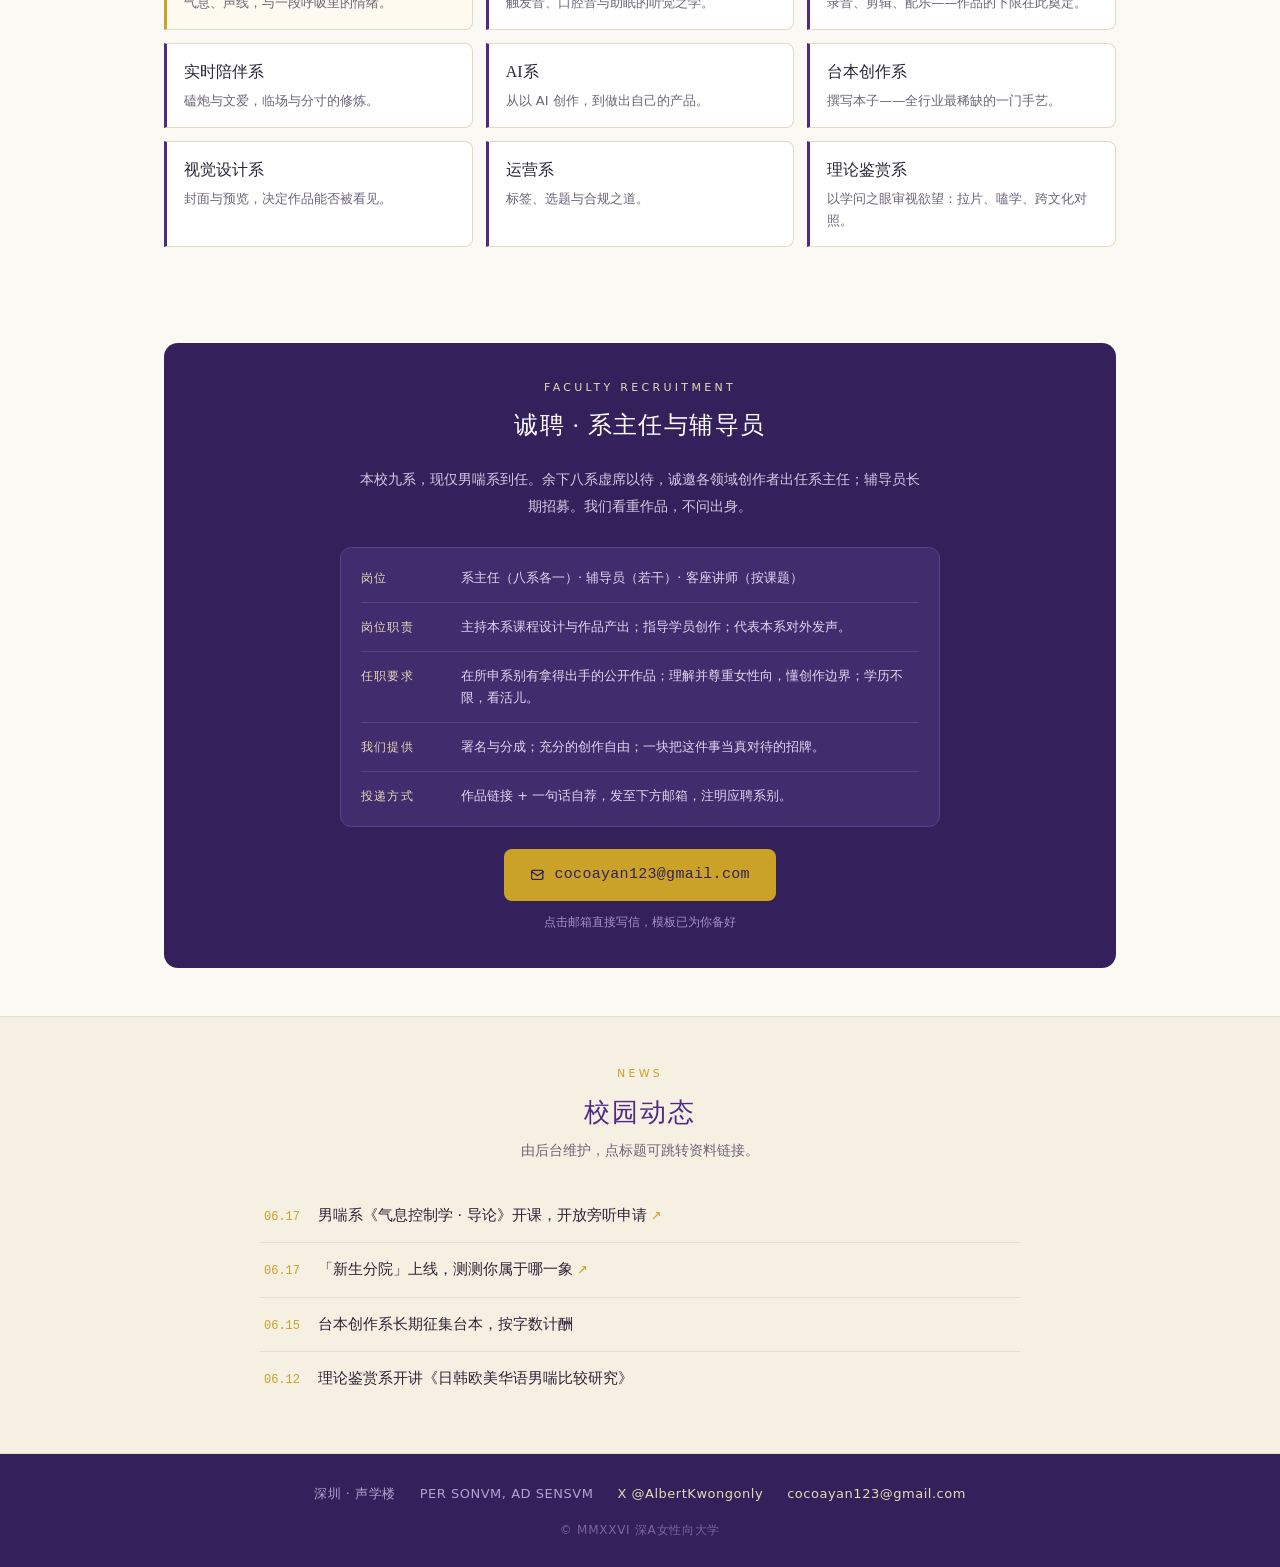
==== commit 8cf6517a: "feat: 分院分享图加「本院第几名」 - D1 generations 加 house 列 + 索引 - /api/gen 接受 house，返回 house_rank（该院 sorting 累计名" ====
--- a/index.html
+++ b/index.html
@@ -59,6 +59,7 @@
           <div class="dorm-en" data-dorm="en">SORTING HEADPHONES</div>
           <div class="dorm-sign" data-dorm="sign">填昵称生日，戴上耳机</div>
           <div class="dorm-no" data-dorm="no" style="font-family:var(--sans);font-size:11px;letter-spacing:.12em;color:#a07d1e;margin-top:7px;min-height:13px"></div>
+          <div class="dorm-hrank" data-dorm="hrank" style="font-family:var(--sans);font-size:11px;letter-spacing:.12em;color:#a07d1e;margin-top:3px;min-height:13px"></div>
         </div>
         <div class="dorm-q" data-dorm="q">“它会听出你属于哪一象。”</div>
         <div class="dorm-line" data-dorm="line">—</div>
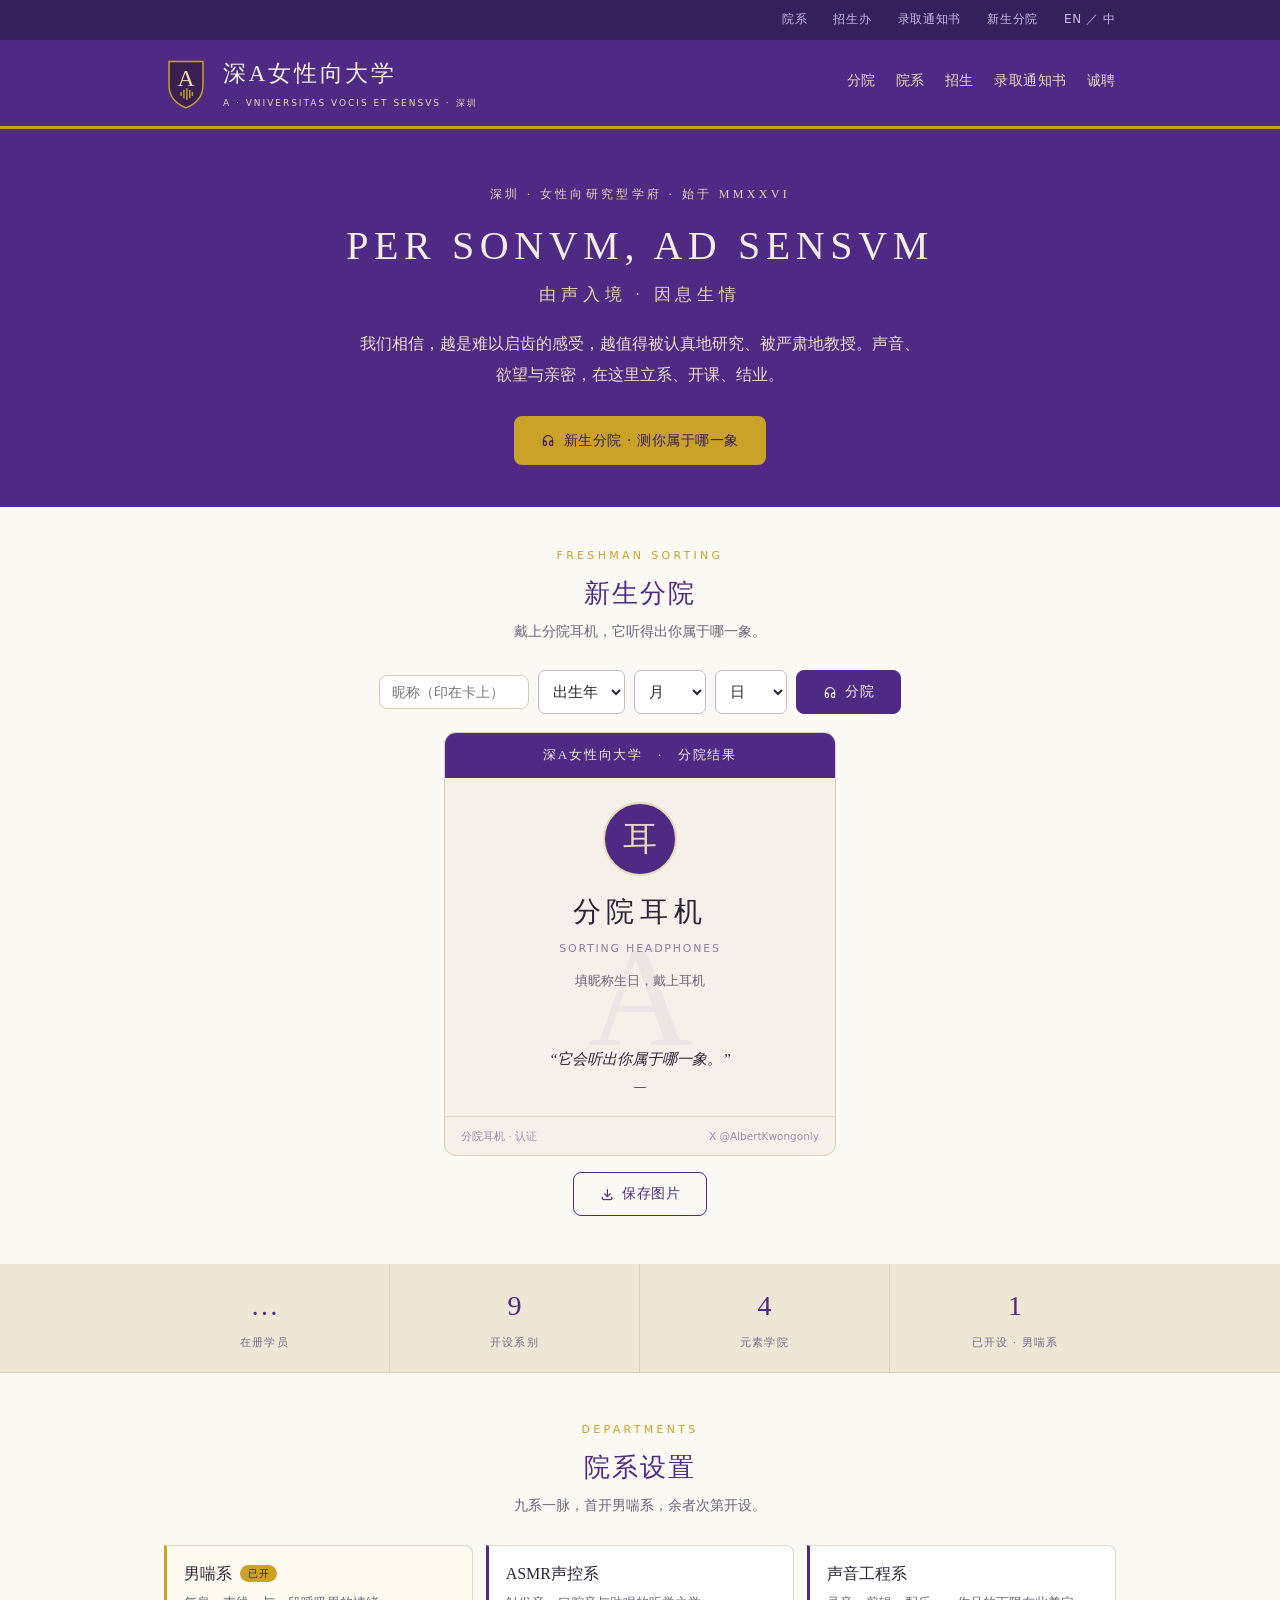
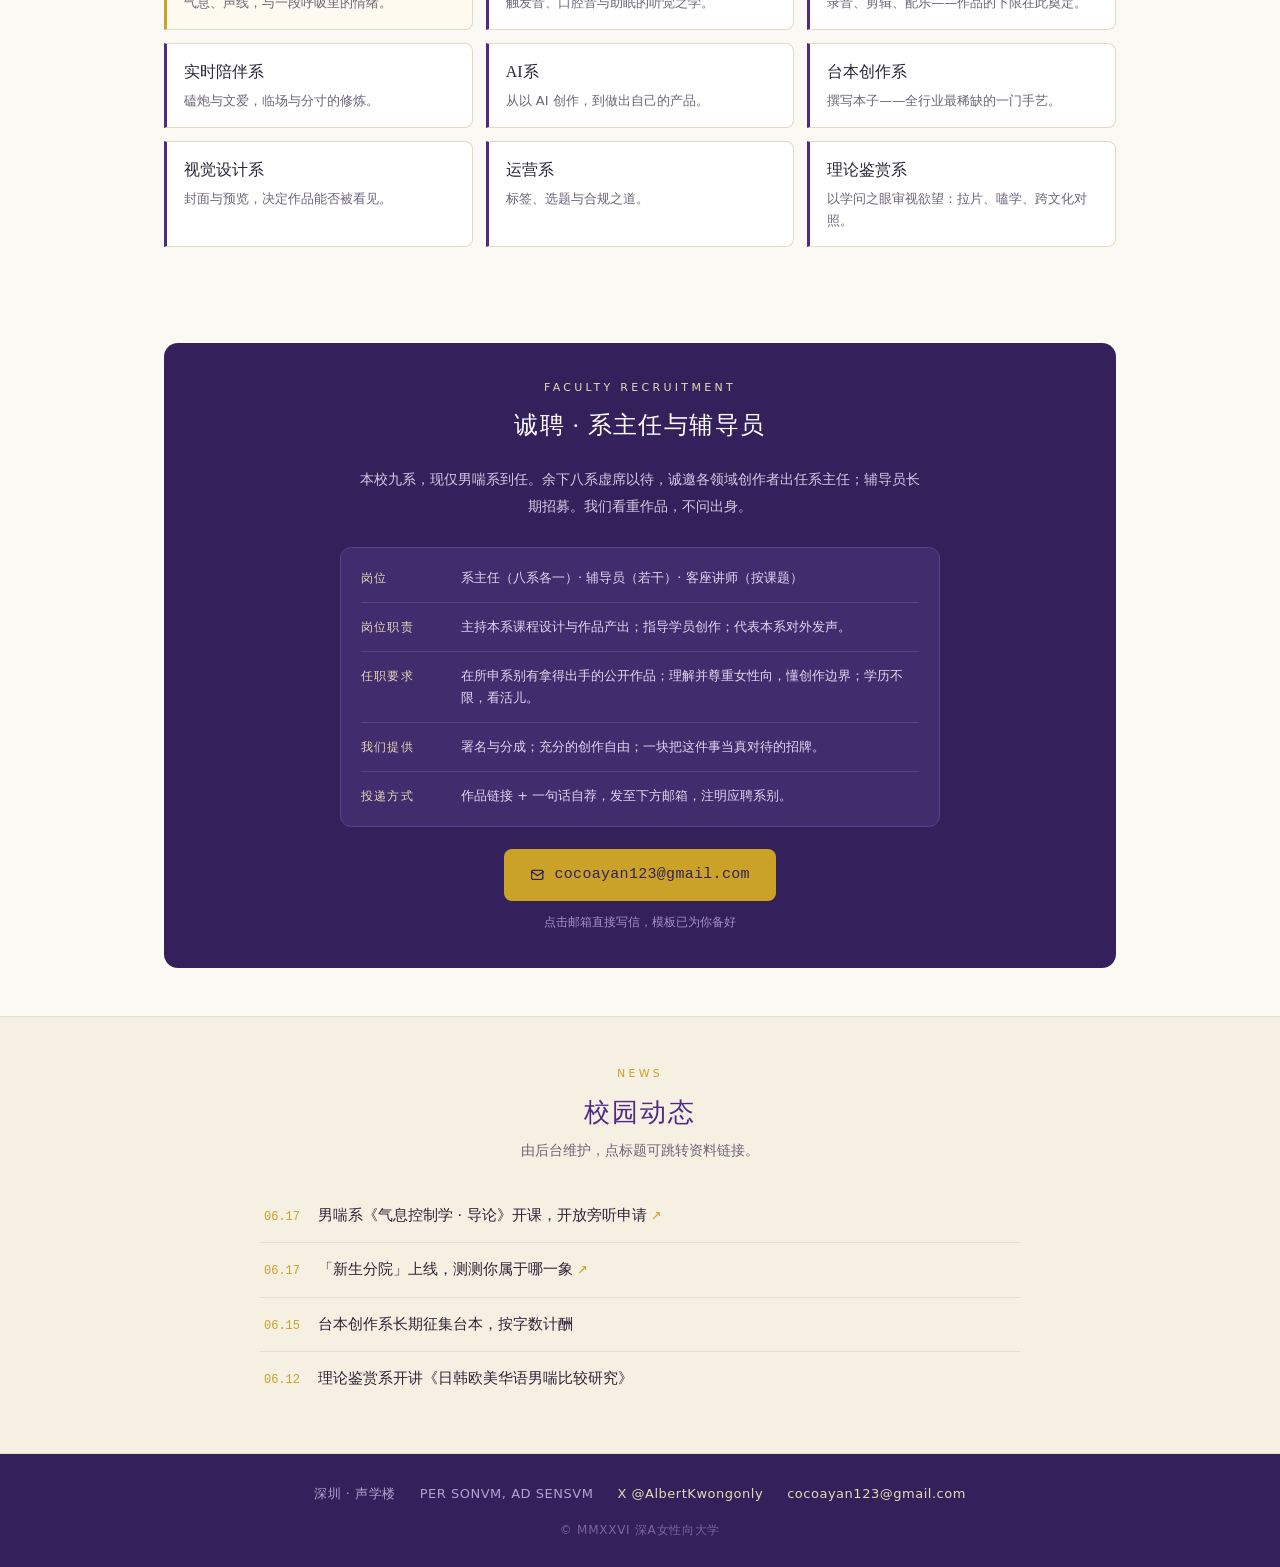
==== commit f9458f89: "feat: 纯英文版 /en/（index/apply/offer/sorting）+ EN↔中 切换 - app.js 改为 i18n 驱动（window.SA_I18N，中文为默认回退，ZH 站不" ====
--- a/index.html
+++ b/index.html
@@ -21,7 +21,7 @@
 <body>
 
 <div class="topbar"><div class="wrap">
-  <a href="men-chuan.html">院系</a><a href="apply.html">招生办</a><a href="offer.html">录取通知书</a><a href="index.html#sorting">新生分院</a><span>EN ／ 中</span>
+  <a href="men-chuan.html">院系</a><a href="apply.html">招生办</a><a href="offer.html">录取通知书</a><a href="index.html#sorting">新生分院</a><span><a href="/en/">EN</a> ／ 中</span>
 </div></div>
 
 <header class="masthead"><div class="wrap">
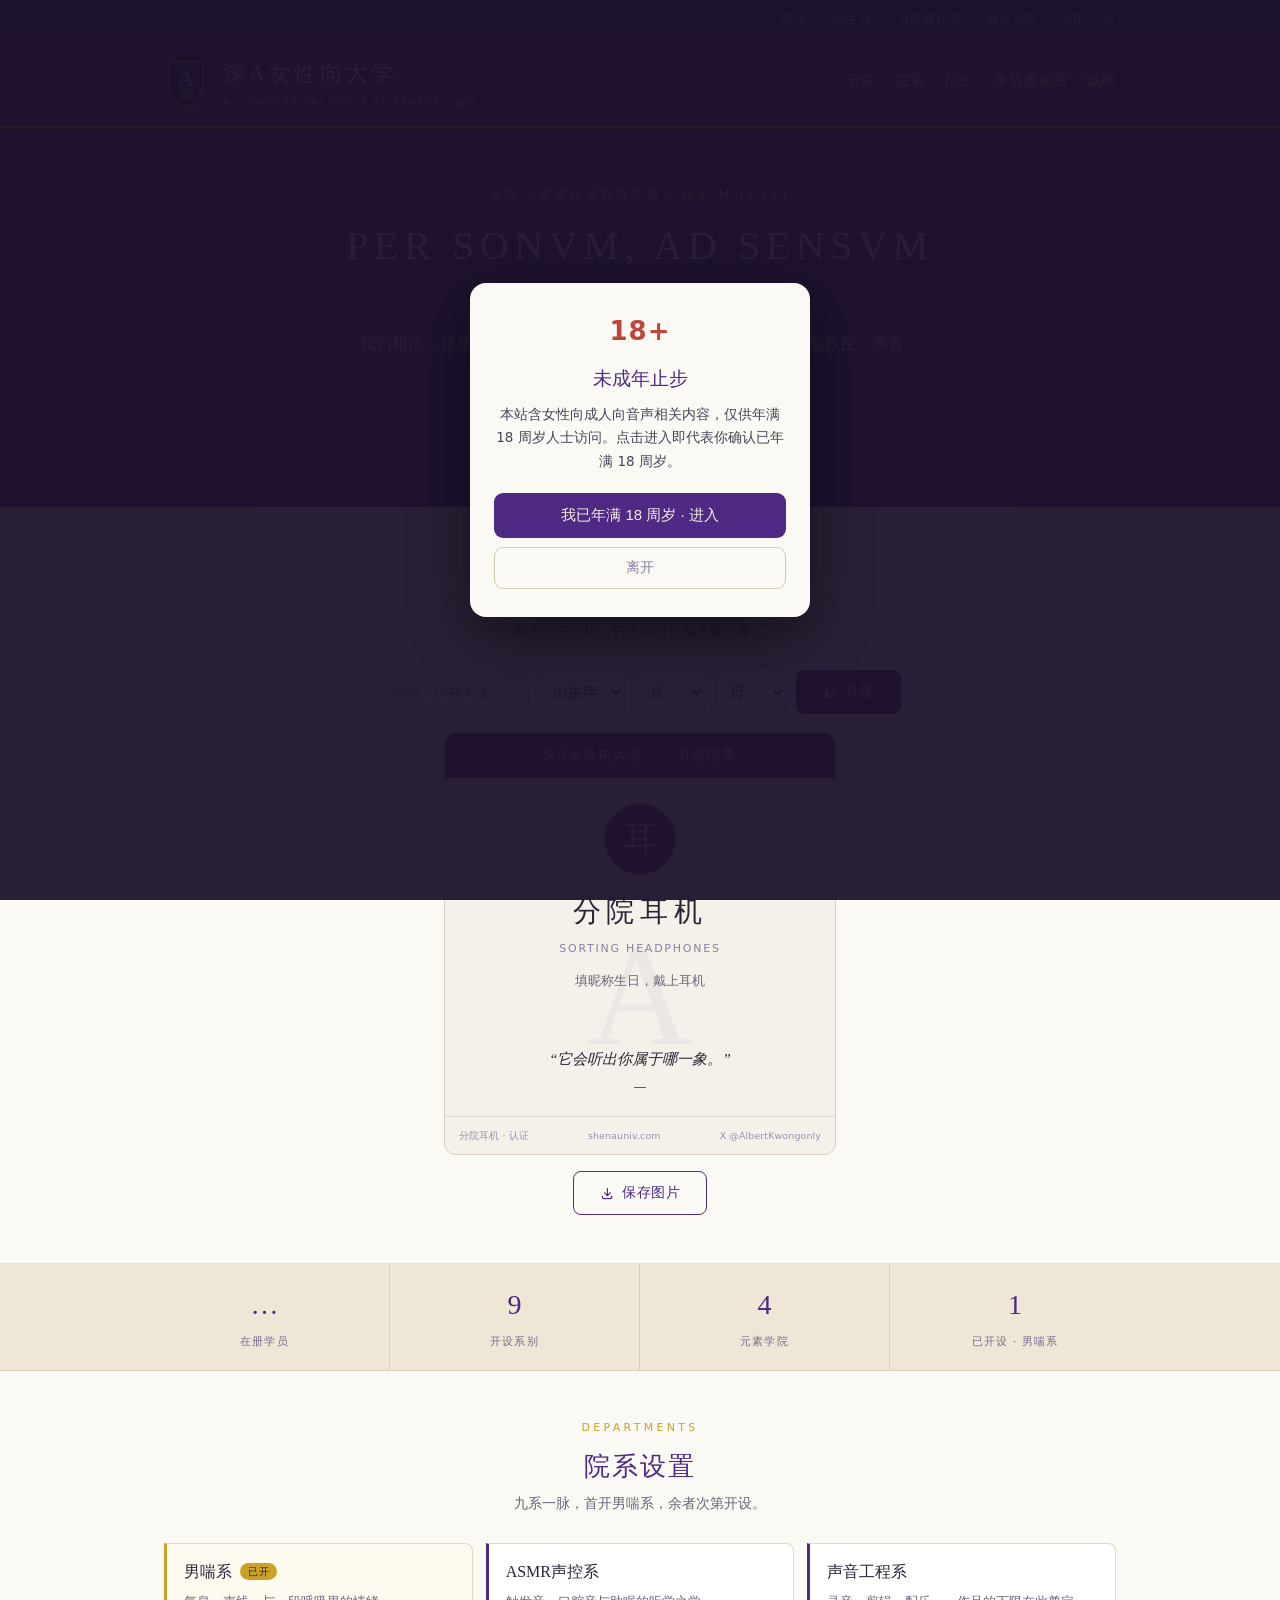
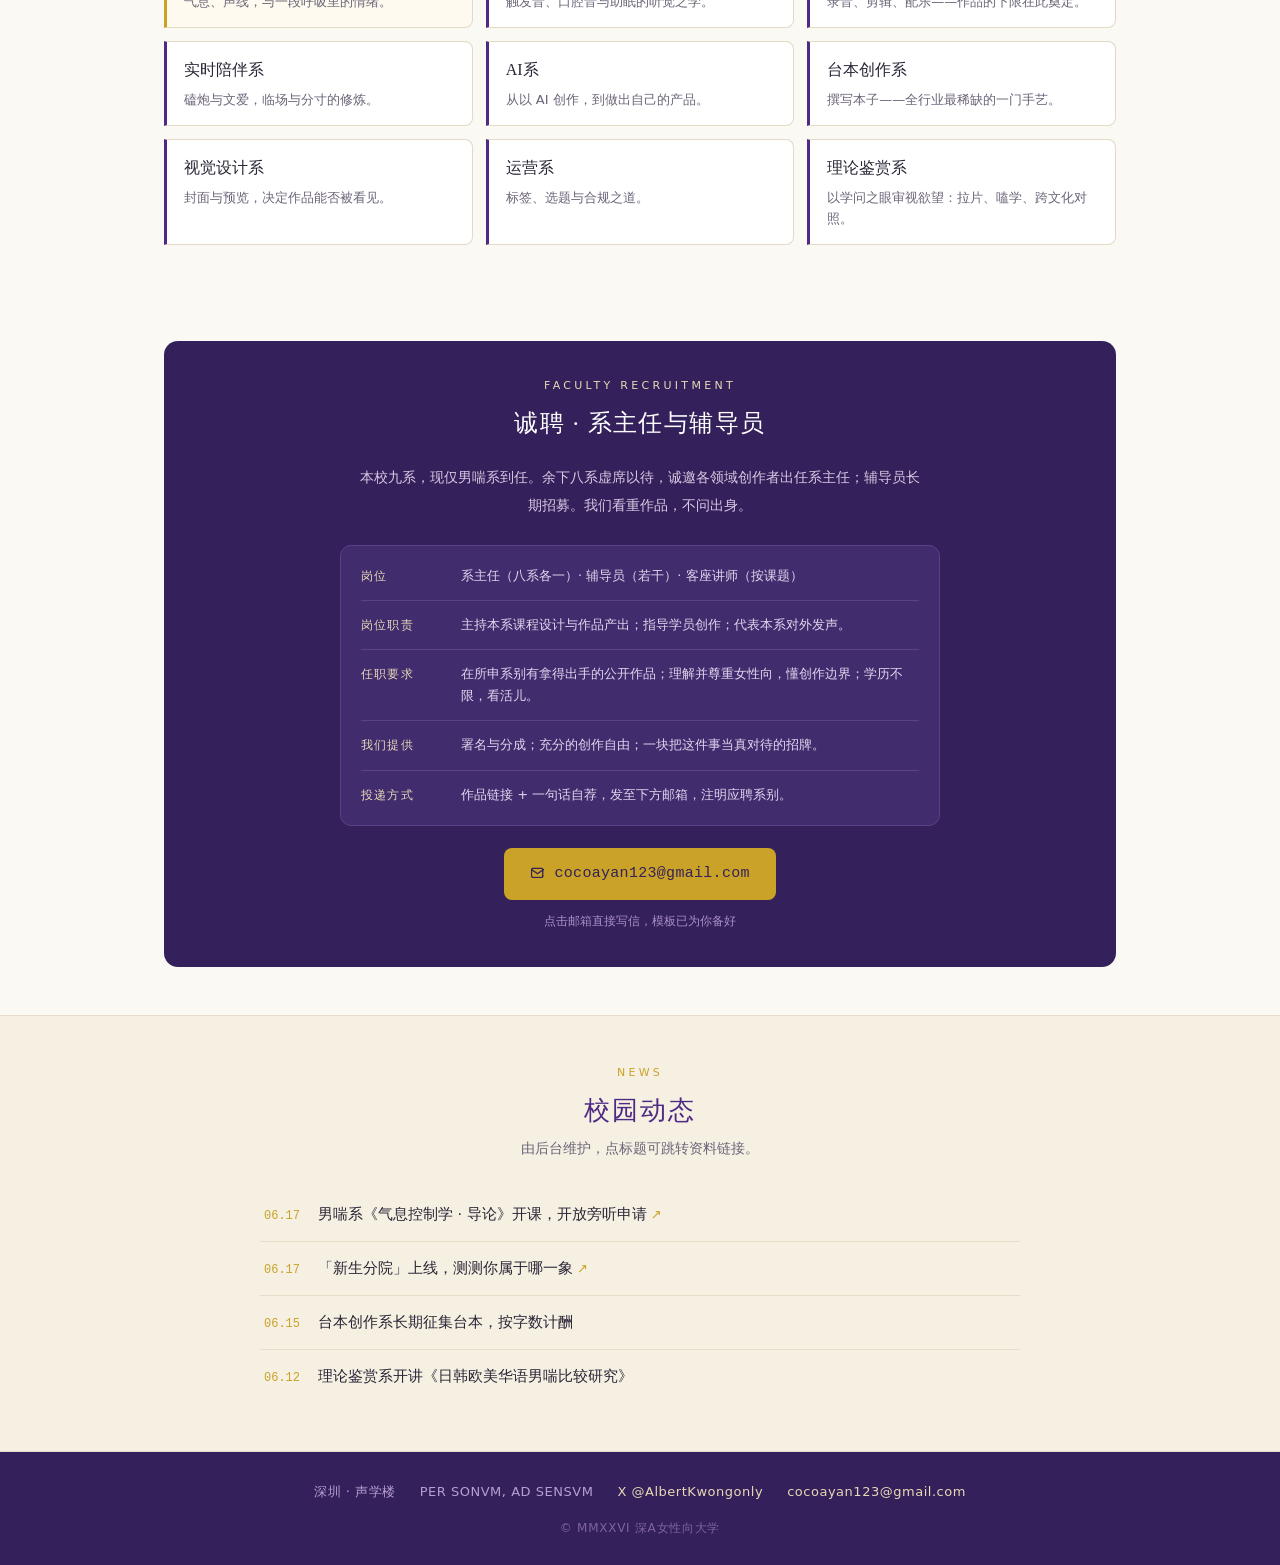
==== commit 70589686: "fix: 2轮盲审修复（4 severe + 7 major + 关键 minor） 合规(severe): 全站 18+ 年龄门(首访一次性确认,中英)+ 出生年下限按18岁动态截止;   评论端点" ====
--- a/index.html
+++ b/index.html
@@ -63,7 +63,7 @@
         </div>
         <div class="dorm-q" data-dorm="q">“它会听出你属于哪一象。”</div>
         <div class="dorm-line" data-dorm="line">—</div>
-        <div class="dorm-foot"><span>分院耳机 · 认证</span><span>X @AlbertKwongonly</span></div>
+        <div class="dorm-foot"><span>分院耳机 · 认证</span><span>shenauniv.com</span><span>X @AlbertKwongonly</span></div>
       </div>
       <div class="center mt"><button class="btn btn-ghost" data-sort="save"><i class="ti ti-download"></i> 保存图片</button></div>
     </div>
--- a/assets/style.css
+++ b/assets/style.css
@@ -95,7 +95,7 @@
 /* generic card / generator surfaces */
 .surface{background:#f1ecdf;border-radius:14px;padding:28px 20px}
 .gen-card{max-width:440px;margin:0 auto;background:#F7F2E9;border:1px solid #d8cdbf;border-radius:12px;overflow:hidden}
-.pill{font-family:var(--sans);font-size:13px;padding:9px 14px;border:1px solid #c3b8d6;border-radius:20px;color:#5a5170;cursor:pointer;background:#fff;user-select:none}
+.pill{font-family:var(--sans);font-size:13px;padding:9px 14px;border:1px solid #c3b8d6;border-radius:20px;color:#5a5170;cursor:pointer;background:#fff;user-select:none;display:inline-flex;align-items:center;min-height:44px}
 .pill.on{background:var(--purple);color:#f3eee2;border-color:var(--purple)}
 .pills{display:flex;flex-wrap:wrap;gap:9px}
 .ce{outline:none;border-bottom:1.5px dotted #b3a8c4;padding:2px 2px 4px;color:var(--ink)}
@@ -115,7 +115,7 @@
 .dorm-sign{font-family:var(--sans);font-size:13px;color:var(--muted);margin-top:13px}
 .dorm-q{font-size:15px;font-style:italic;line-height:1.7;color:var(--ink);padding:14px 26px 4px}
 .dorm-line{font-family:var(--sans);font-size:13px;color:var(--purple);padding:0 26px 18px}
-.dorm-foot{display:flex;justify-content:space-between;font-family:var(--sans);font-size:10.5px;color:#9a90ac;border-top:1px solid #e0d7c8;padding:11px 16px}
+.dorm-foot{display:flex;justify-content:space-between;gap:6px;font-family:var(--sans);font-size:9.5px;letter-spacing:.01em;color:#9a90ac;border-top:1px solid #e0d7c8;padding:11px 14px}
 .center{text-align:center}
 .mt{margin-top:16px}
 
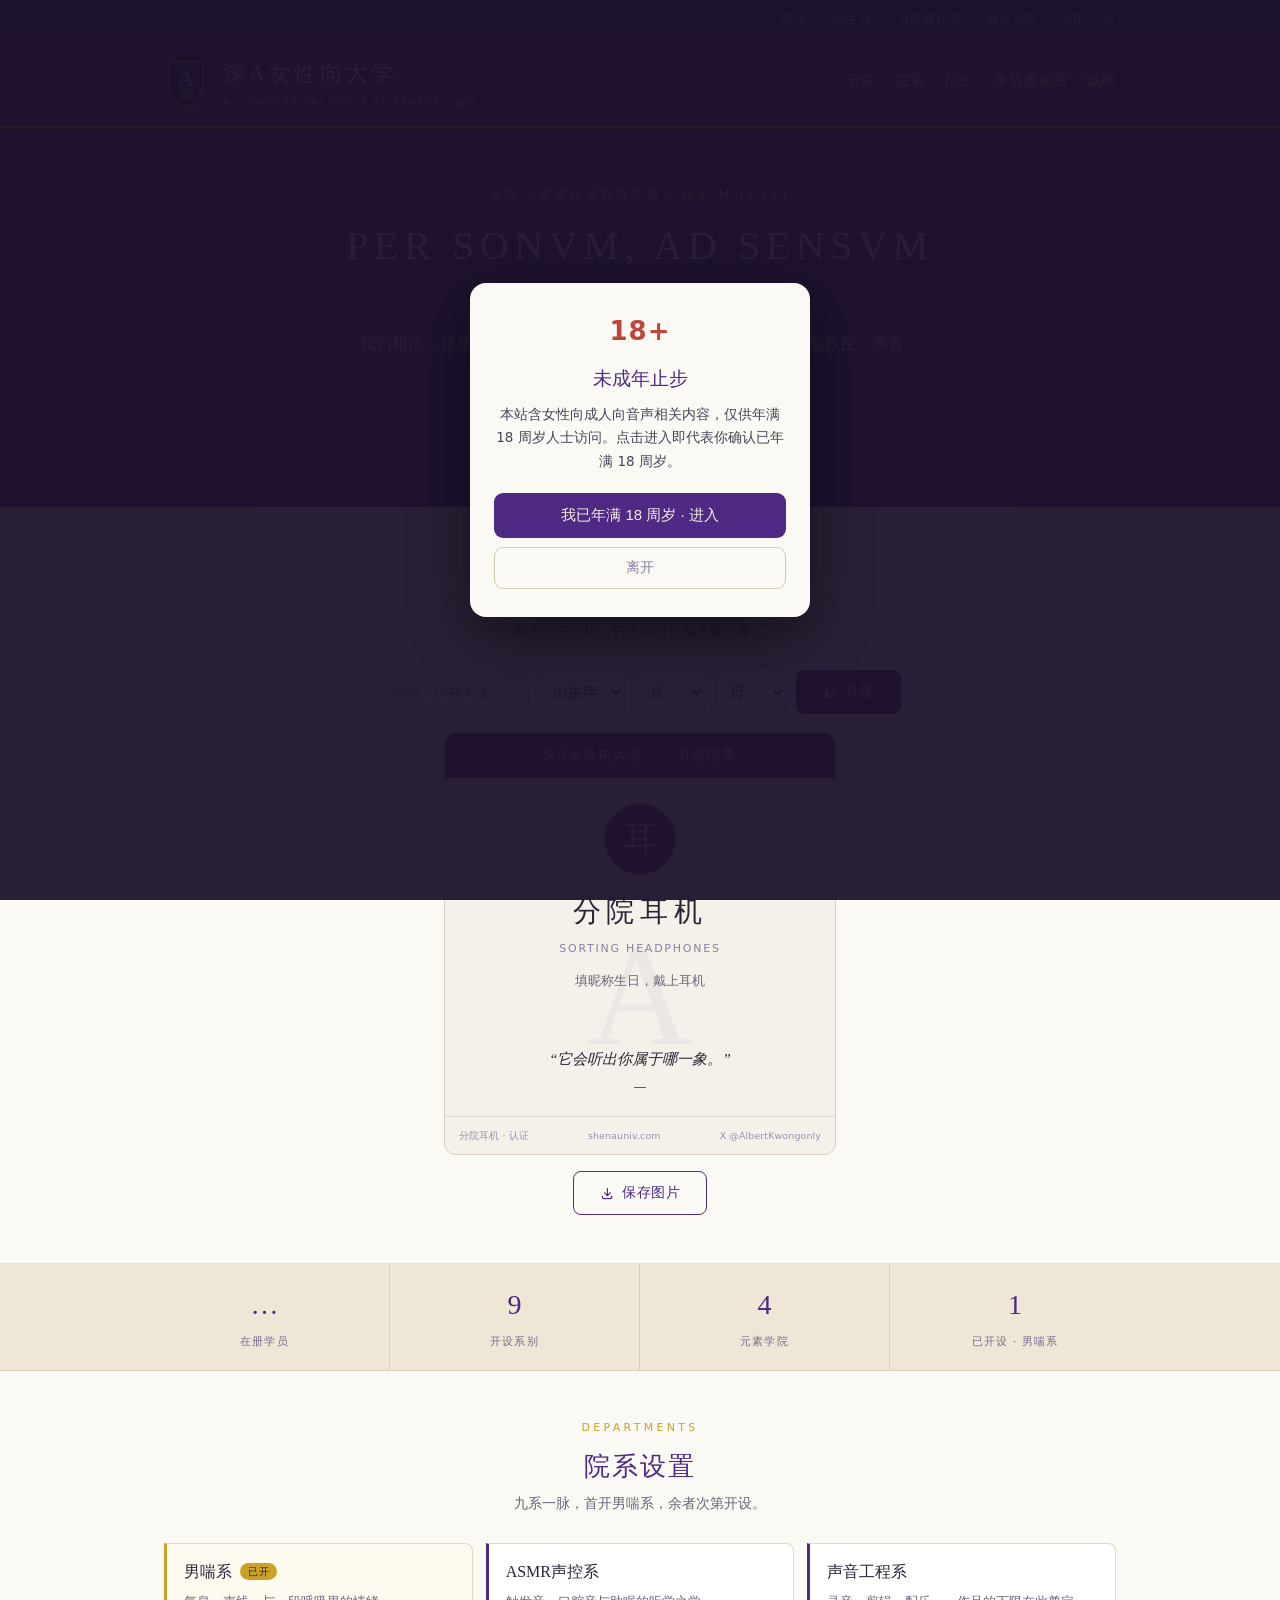
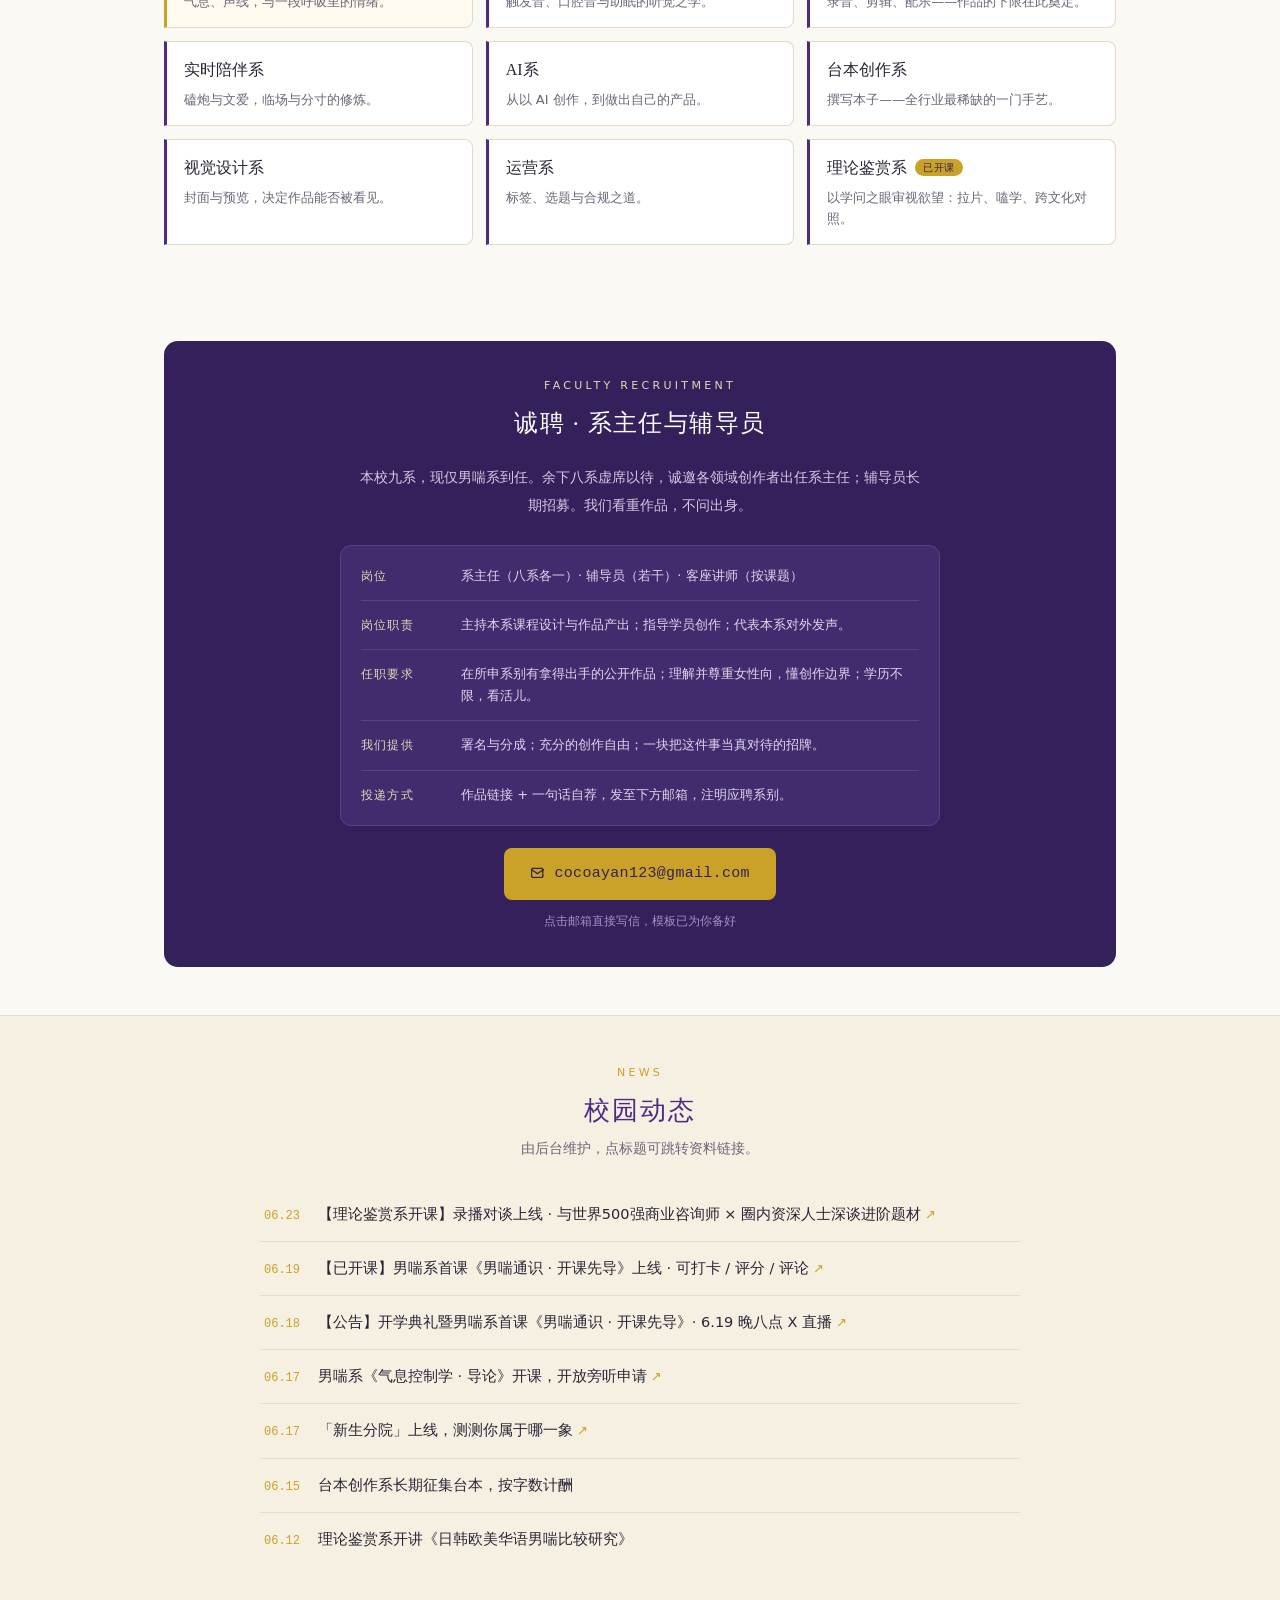
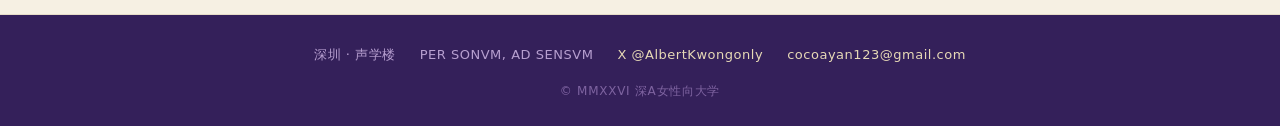
==== commit 33a8d4ca: "feat: 理论鉴赏系开课——新增院系页 + 安老师师资 + 首期录播对谈 - 新教师 安(@M225793,世界500强外企/圈内资深)入理论鉴赏系师资，头像取自X(assets/faculty-a" ====
--- a/index.html
+++ b/index.html
@@ -6,12 +6,16 @@
 <title>深A女性向大学 · 官网</title>
 <link rel="icon" type="image/svg+xml" href="assets/favicon.svg">
 <meta property="og:type" content="website">
+<meta property="og:image" content="https://shenauniv.com/assets/og.png">
+<meta property="og:image:width" content="1200">
+<meta property="og:image:height" content="630">
+<meta name="twitter:image" content="https://shenauniv.com/assets/og.png">
 <meta property="og:site_name" content="深A女性向大学">
 <meta property="og:locale" content="zh_CN">
 <meta property="og:title" content="深A女性向大学">
 <meta property="og:description" content="深圳 · 女性向研究型学府。把难以启齿的感受，做成一门正经的学问。">
 <meta property="og:url" content="https://shenauniv.com/">
-<meta name="twitter:card" content="summary">
+<meta name="twitter:card" content="summary_large_image">
 <meta name="twitter:title" content="深A女性向大学">
 <meta name="twitter:description" content="深圳 · 女性向研究型学府。把难以启齿的感受，做成一门正经的学问。">
 <meta name="description" content="深圳 · 女性向研究型学府。把难以启齿的感受，做成一门正经的学问。">
@@ -90,7 +94,7 @@
     <div class="dept"><h3>台本创作系</h3><p>撰写本子——全行业最稀缺的一门手艺。</p></div>
     <div class="dept"><h3>视觉设计系</h3><p>封面与预览，决定作品能否被看见。</p></div>
     <div class="dept"><h3>运营系</h3><p>标签、选题与合规之道。</p></div>
-    <div class="dept"><h3>理论鉴赏系</h3><p>以学问之眼审视欲望：拉片、嗑学、跨文化对照。</p></div>
+    <a class="dept" href="lilun.html" style="text-decoration:none"><h3>理论鉴赏系 <span class="tag-gold">已开课</span></h3><p>以学问之眼审视欲望：拉片、嗑学、跨文化对照。</p></a>
   </div>
 </div></section>
 
--- a/assets/style.css
+++ b/assets/style.css
@@ -160,6 +160,8 @@
 .fac-grid{display:grid;grid-template-columns:repeat(auto-fit,minmax(170px,1fr));gap:12px}
 .fac{background:var(--card);border:1px solid var(--line);border-radius:10px;padding:17px;text-align:center}
 .avatar{width:48px;height:48px;border-radius:50%;background:var(--purple);color:var(--gold-soft);display:flex;align-items:center;justify-content:center;font-size:21px;margin:0 auto 10px;font-family:var(--serif)}
+.avatar.photo{padding:0;overflow:hidden;background:#3a2050;border:1px solid var(--gold-soft)}
+.avatar img{width:100%;height:100%;object-fit:cover;display:block}
 .avatar.vacant{background:#efe7f5;color:var(--purple);border:1px dashed #b9a8d6}
 .fac-n{font-size:16px;font-weight:500}
 .fac-t{font-family:var(--sans);font-size:12px;color:#8a7fa0;margin-top:5px;line-height:1.55}
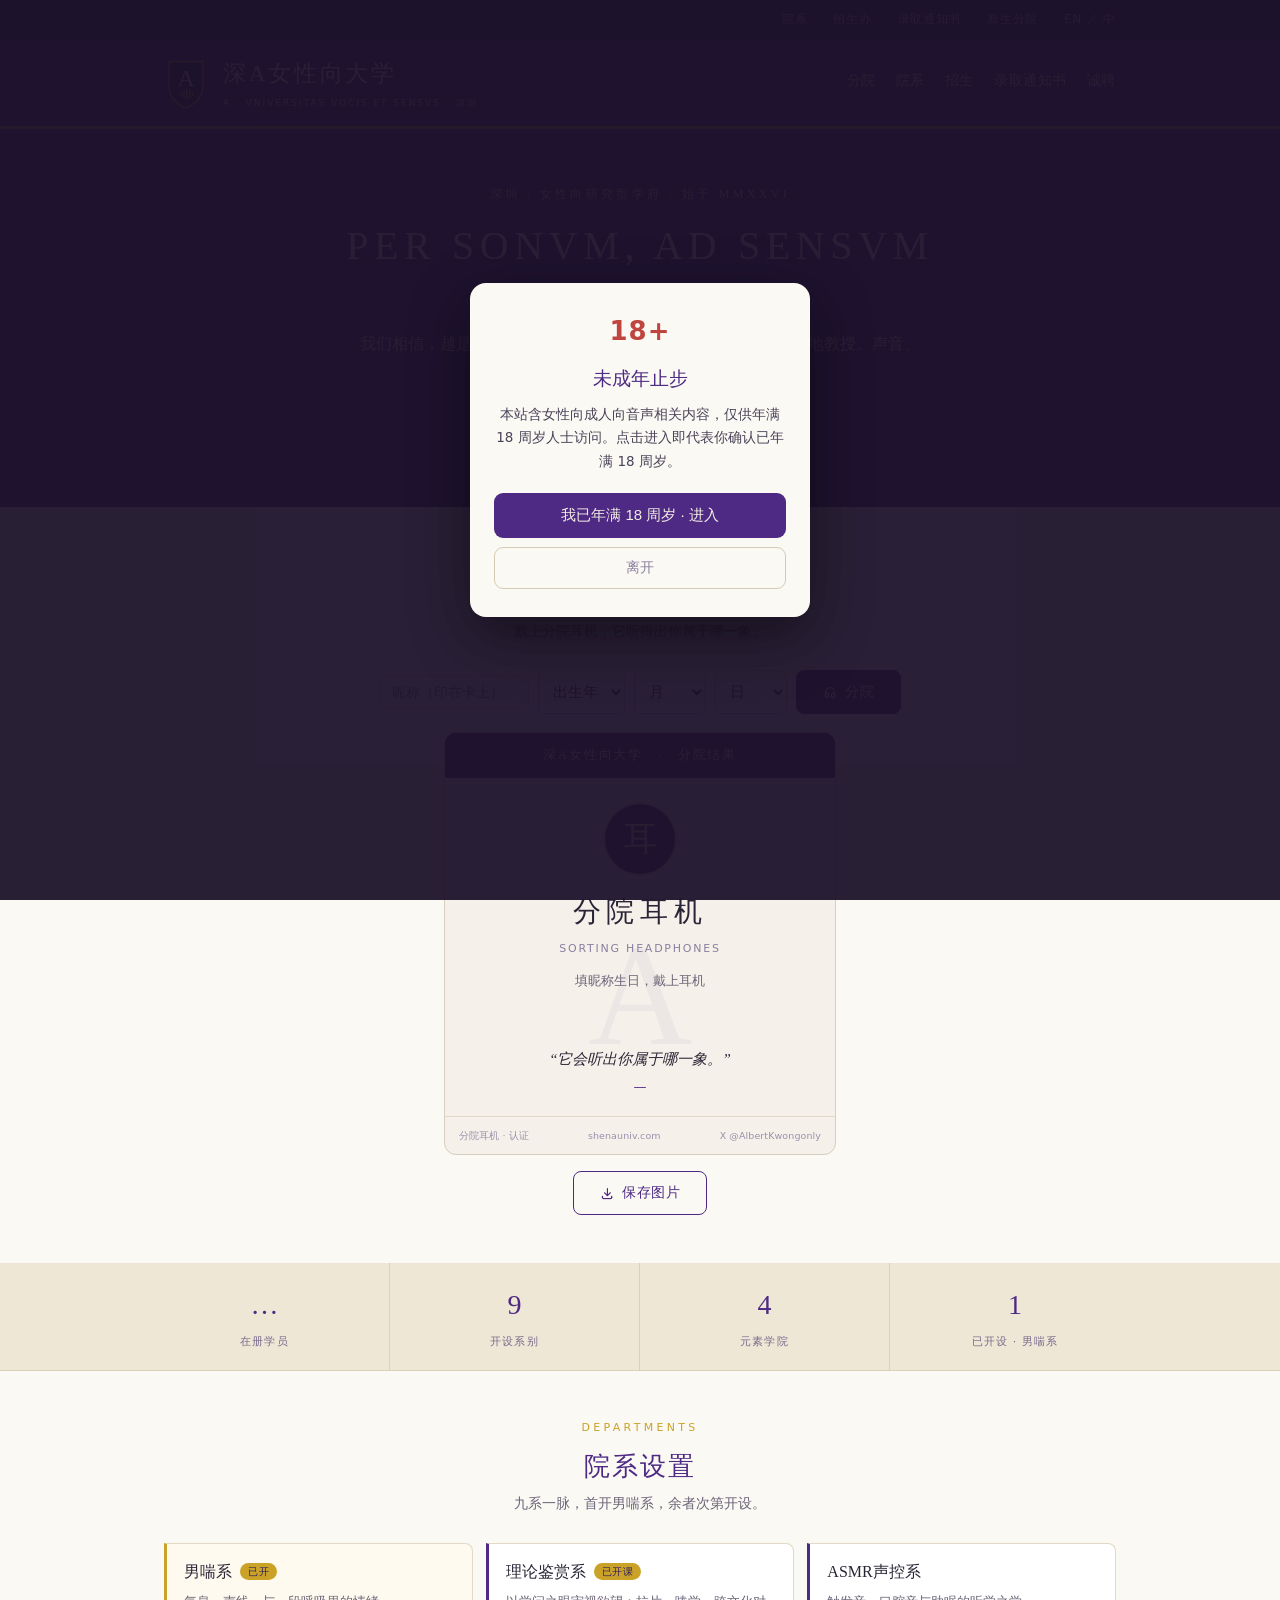
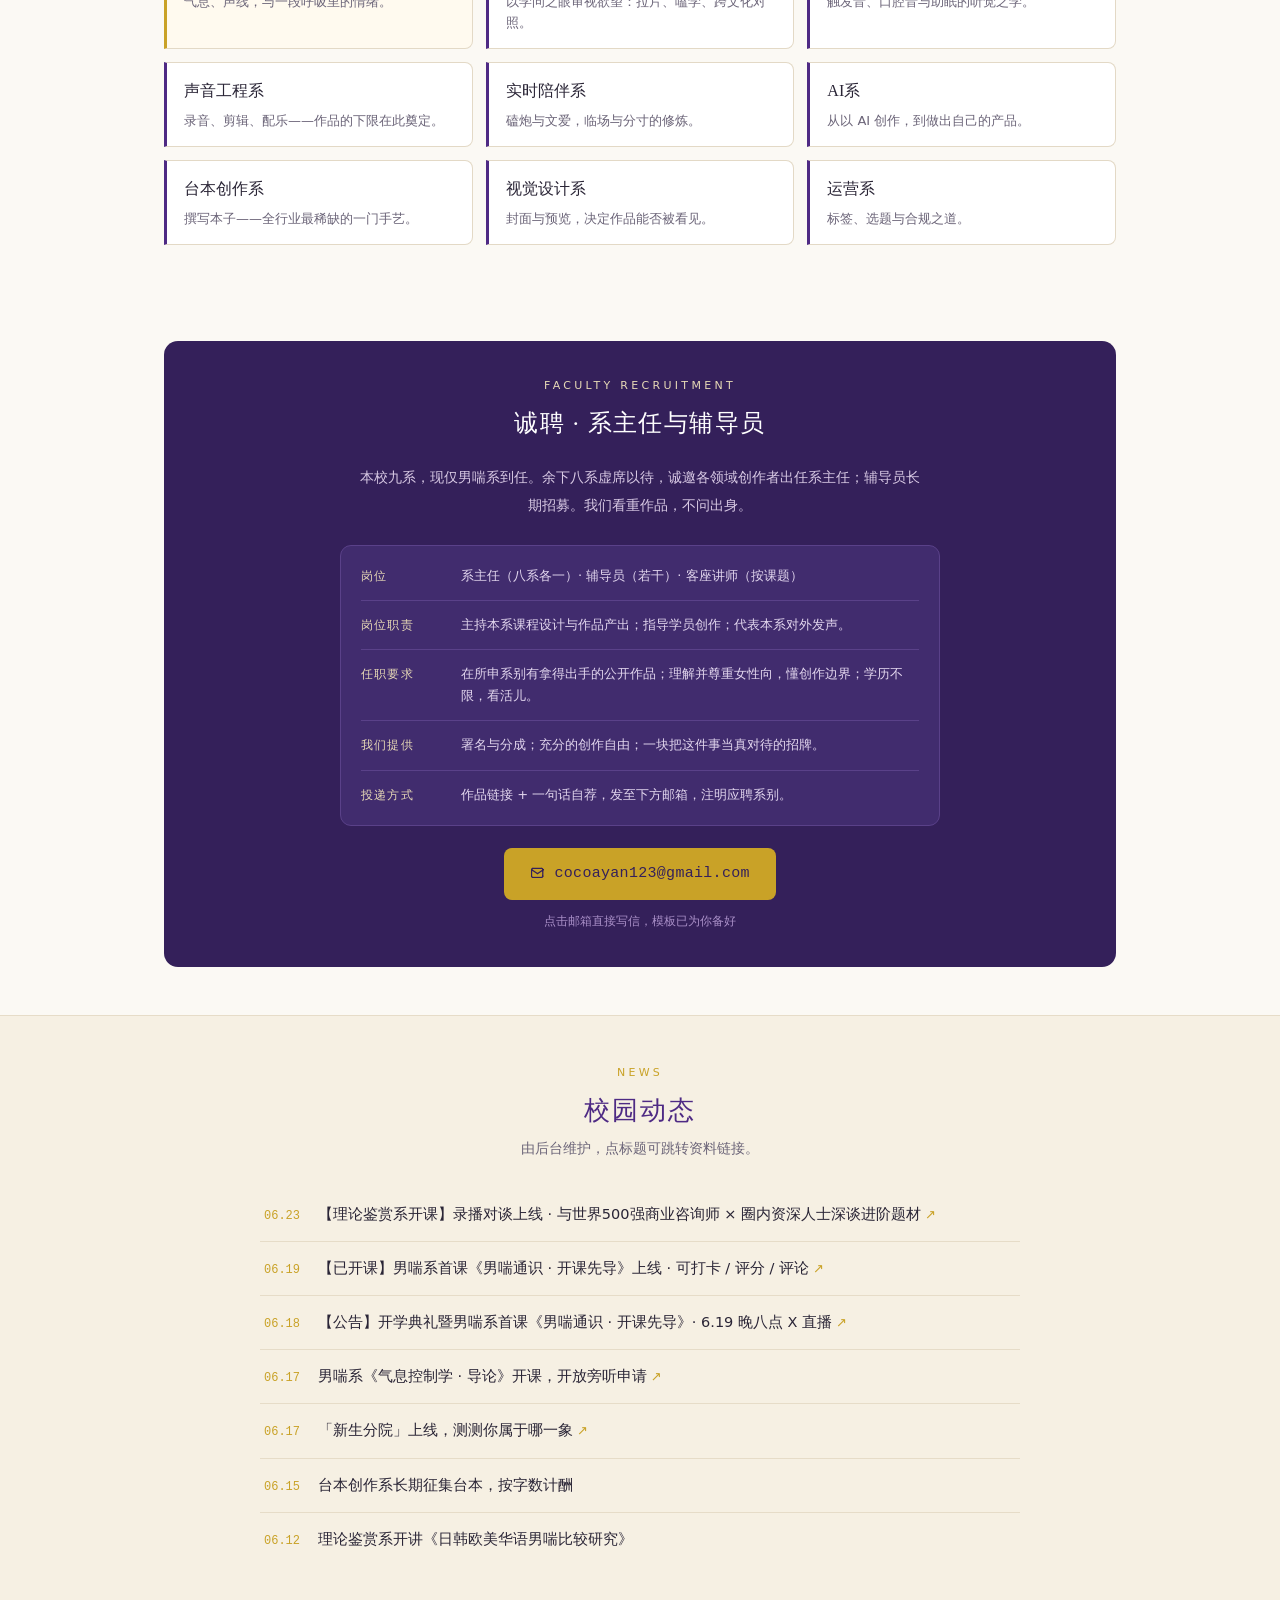
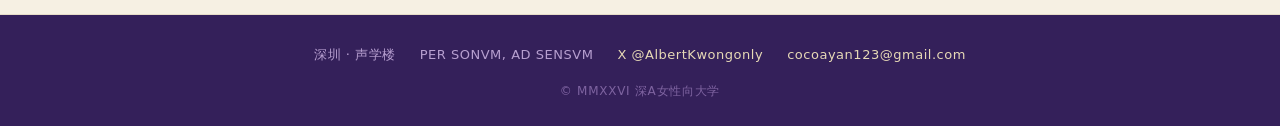
==== commit 2d1ebfcd: "feat: 有开课的系自动排到院系区最前 - courses.js sortOpenDepts()：读 courses.json，把有 live 课程的系稳定排到 .dept-grid 最前 - in" ====
--- a/index.html
+++ b/index.html
@@ -86,15 +86,15 @@
   <h2 class="sec">院系设置</h2>
   <p class="sec-sub">九系一脉，首开男喘系，余者次第开设。</p>
   <div class="dept-grid">
-    <a class="dept flag" href="men-chuan.html" style="text-decoration:none"><h3>男喘系 <span class="tag-gold">已开</span></h3><p>气息、声线，与一段呼吸里的情绪。</p></a>
-    <div class="dept"><h3>ASMR声控系</h3><p>触发音、口腔音与助眠的听觉之学。</p></div>
-    <div class="dept"><h3>声音工程系</h3><p>录音、剪辑、配乐——作品的下限在此奠定。</p></div>
-    <div class="dept"><h3>实时陪伴系</h3><p>磕炮与文爱，临场与分寸的修炼。</p></div>
-    <div class="dept"><h3>AI系</h3><p>从以 AI 创作，到做出自己的产品。</p></div>
-    <div class="dept"><h3>台本创作系</h3><p>撰写本子——全行业最稀缺的一门手艺。</p></div>
-    <div class="dept"><h3>视觉设计系</h3><p>封面与预览，决定作品能否被看见。</p></div>
-    <div class="dept"><h3>运营系</h3><p>标签、选题与合规之道。</p></div>
-    <a class="dept" href="lilun.html" style="text-decoration:none"><h3>理论鉴赏系 <span class="tag-gold">已开课</span></h3><p>以学问之眼审视欲望：拉片、嗑学、跨文化对照。</p></a>
+    <a class="dept flag" data-dept="男喘系" href="men-chuan.html" style="text-decoration:none"><h3>男喘系 <span class="tag-gold">已开</span></h3><p>气息、声线，与一段呼吸里的情绪。</p></a>
+    <div class="dept" data-dept="ASMR声控系"><h3>ASMR声控系</h3><p>触发音、口腔音与助眠的听觉之学。</p></div>
+    <div class="dept" data-dept="声音工程系"><h3>声音工程系</h3><p>录音、剪辑、配乐——作品的下限在此奠定。</p></div>
+    <div class="dept" data-dept="实时陪伴系"><h3>实时陪伴系</h3><p>磕炮与文爱，临场与分寸的修炼。</p></div>
+    <div class="dept" data-dept="AI系"><h3>AI系</h3><p>从以 AI 创作，到做出自己的产品。</p></div>
+    <div class="dept" data-dept="台本创作系"><h3>台本创作系</h3><p>撰写本子——全行业最稀缺的一门手艺。</p></div>
+    <div class="dept" data-dept="视觉设计系"><h3>视觉设计系</h3><p>封面与预览，决定作品能否被看见。</p></div>
+    <div class="dept" data-dept="运营系"><h3>运营系</h3><p>标签、选题与合规之道。</p></div>
+    <a class="dept" data-dept="理论鉴赏系" href="lilun.html" style="text-decoration:none"><h3>理论鉴赏系 <span class="tag-gold">已开课</span></h3><p>以学问之眼审视欲望：拉片、嗑学、跨文化对照。</p></a>
   </div>
 </div></section>
 
